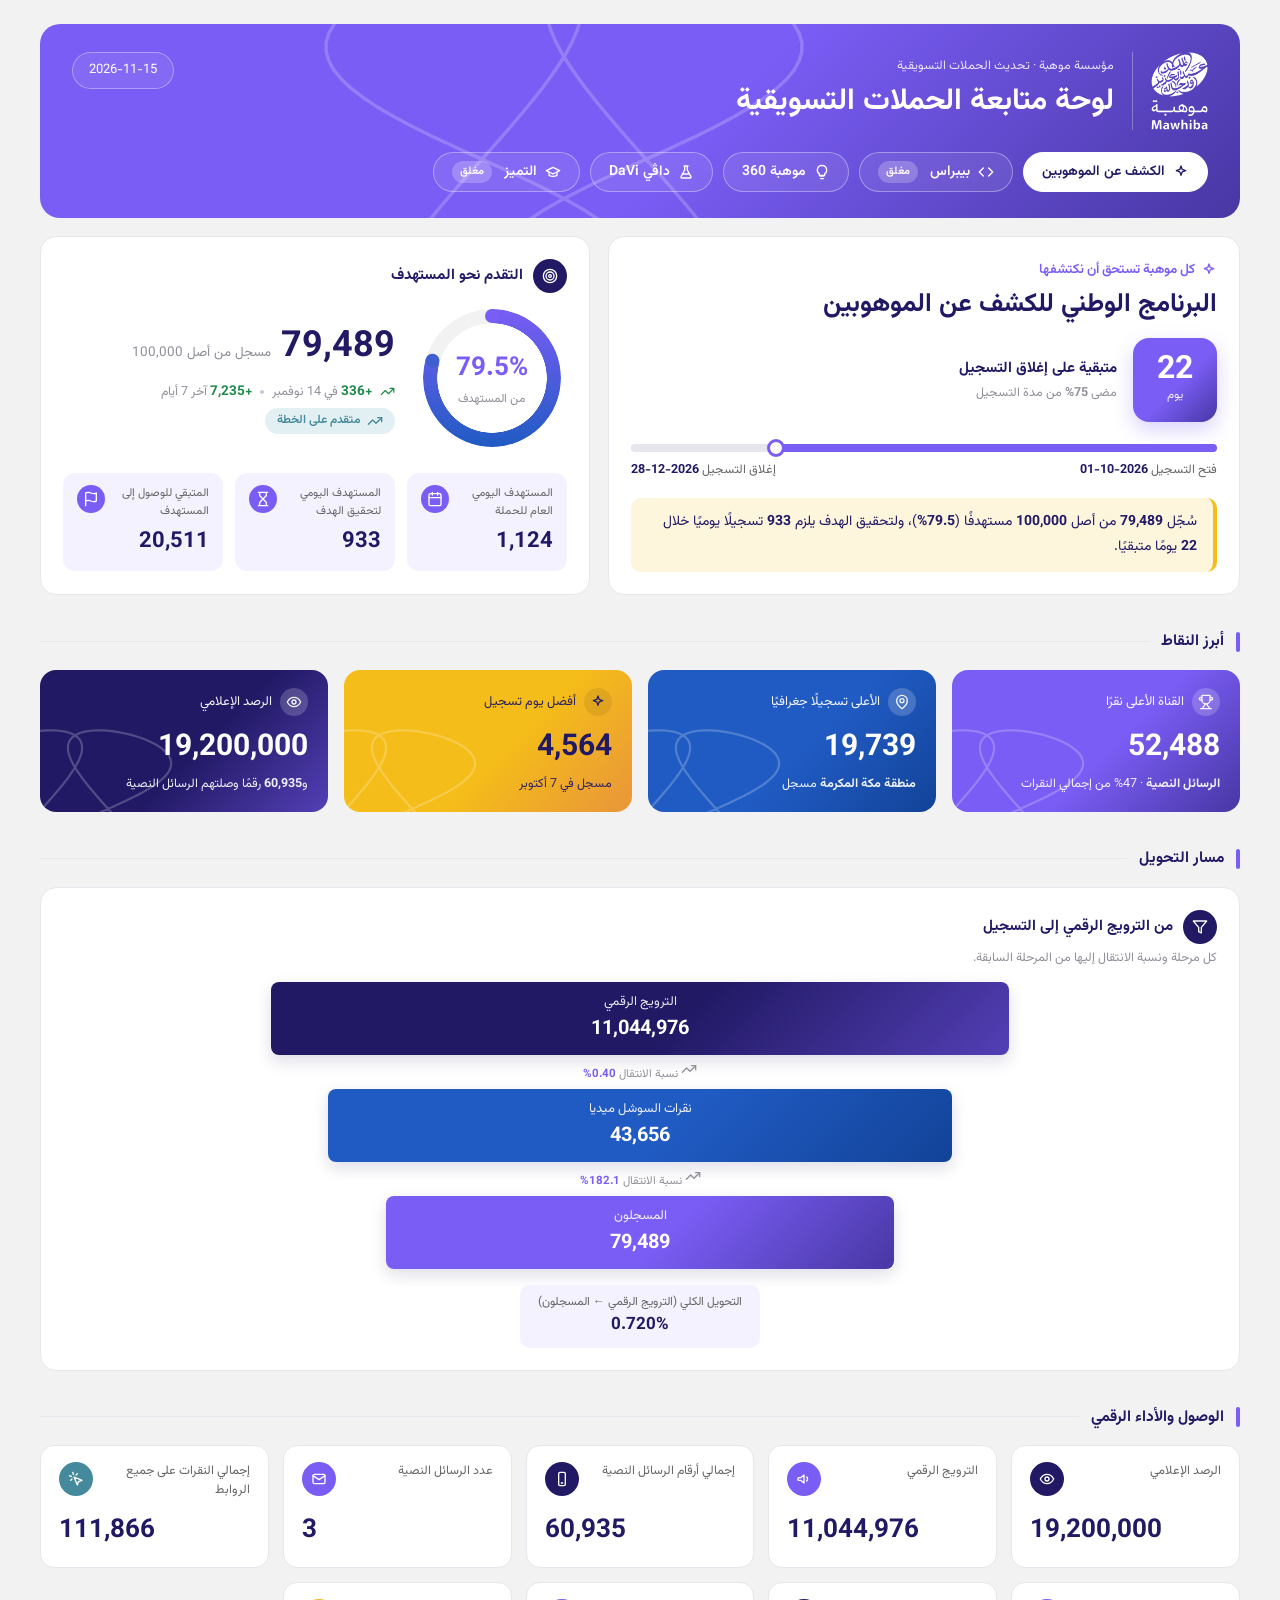
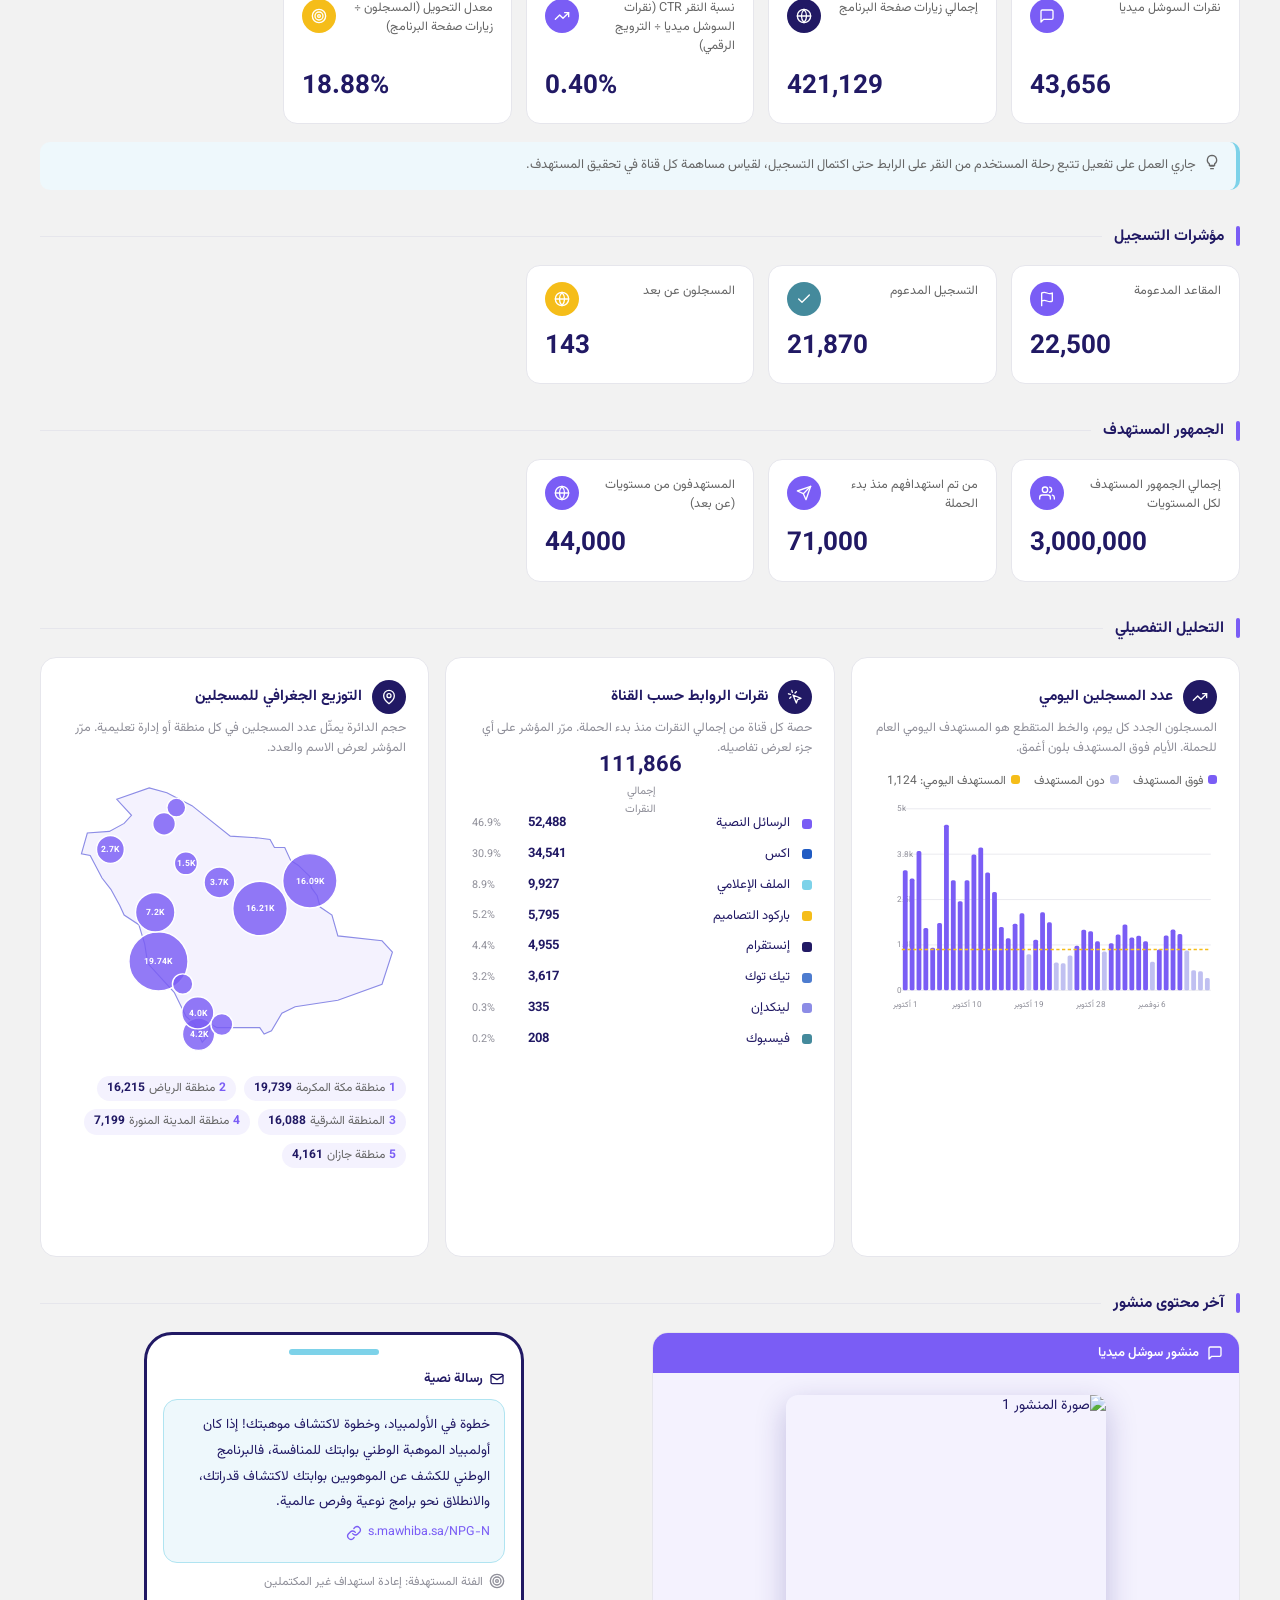
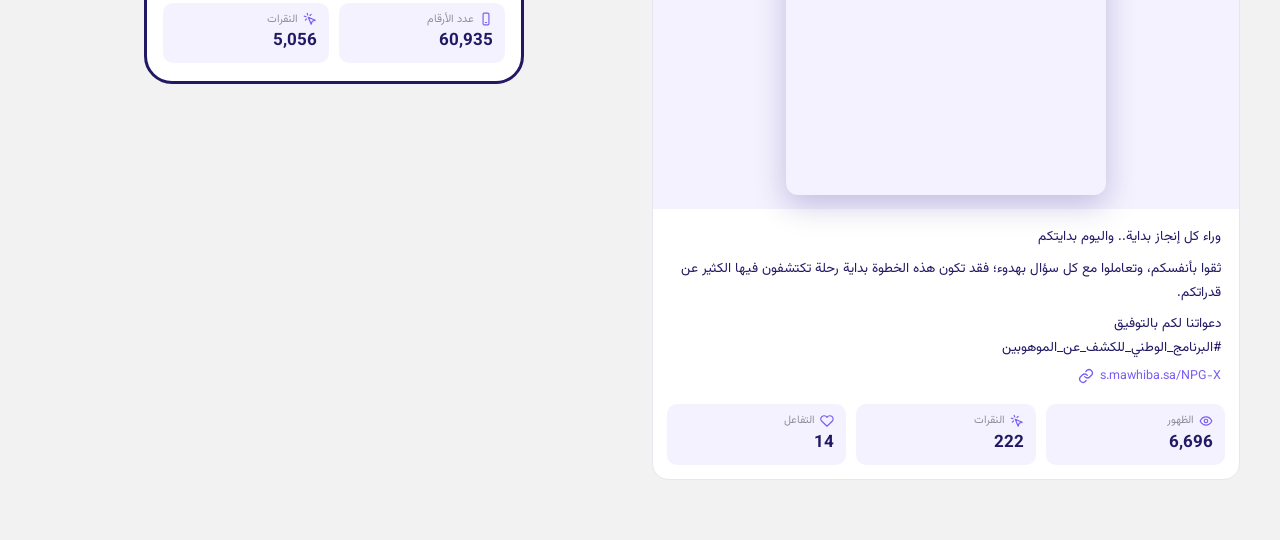
==== index.html @ 352fa8f2 "Mawhiba 360 SMS table: include sub-program rows" ====
<!DOCTYPE html>
<html lang="ar" dir="rtl"><head><meta charset="utf-8"><meta name="viewport" content="width=device-width,initial-scale=1">
<title>لوحة متابعة حملات موهبة</title>
<link rel="stylesheet" href="fonts.css">
<style>html,body{margin:0;background:#f6f5fb}</style>
</head><body><div id="dash-root">
<script>
window.dash=(function(){
 var loaders={},raw={},cache={},draws=[],subs=[],params={},ready=false;
 function data(id){if(!ready)return{status:'loading',data:[]};if(!(id in cache)){var l=loaders[id];var r=l?l.fn({answer:raw[id]}):raw[id];cache[id]=r&&r.rows?Object.assign(r.rows.slice(),{columns:r.columns}):r}
  var d=cache[id];return{status:'ok',data:d,columns:d&&d.columns,refreshing:false,truncated:false}}
 function run(){subs.forEach(function(f){try{f()}catch(e){console.error(e)}});draws.forEach(function(d){var el=document.getElementById(d[0])||document.querySelector('[data-draw="'+d[0]+'"]');if(el)try{d[1](el)}catch(e){console.error(e)}})}
 (function(){
var PUB='https://docs.google.com/spreadsheets/d/e/2PACX-1vS1yQpUTfc-uJYGRb0qbtjw391cn4IzL-Zjpgo5f2g526wCVmRK8g-DWdmcvP1FtF1SDqX3svnXeCf9/pub';
var TABS={indicators:0,funnel:6,daily:1,clicks:2,geo:3,audience:4,goals:8,content:5};
function csv(t){var rows=[],row=[],f='',q=false,i,c;for(i=0;i<t.length;i++){c=t[i];if(q){if(c=='"'){if(t[i+1]=='"'){f+='"';i++}else q=false}else f+=c}else if(c=='"')q=true;else if(c==','){row.push(f);f=''}else if(c=='\n'||c=='\r'){if(c=='\r'&&t[i+1]=='\n')i++;row.push(f);rows.push(row);row=[];f=''}else f+=c}if(f!==''||row.length){row.push(f);rows.push(row)}
rows=rows.map(function(r){while(r.length&&r[r.length-1]==='')r.pop();return r});while(rows.length&&!rows[rows.length-1].length)rows.pop();return rows}
function fallback(){fetch('data.json?v='+Date.now()).then(function(r){return r.json()}).then(function(j){raw=j;ready=true;run()})}
var keys=Object.keys(TABS);
Promise.all(keys.map(function(k){return fetch(PUB+'?gid='+TABS[k]+'&single=true&output=csv&t='+Date.now()).then(function(r){if(!r.ok)throw r.status;return r.text()}).then(function(t){if(/^\s*</.test(t))throw 'html';return csv(t)})}))
.then(function(all){var j={};keys.forEach(function(k,i){j[k]={values:all[i]}});if(!all[0].length)throw 'empty';raw=j;ready=true;run()})
.catch(function(e){console.warn('sheet load failed, using data.json',e);fallback()});
})();
 var rt;window.addEventListener('resize',function(){clearTimeout(rt);rt=setTimeout(run,150)});
 window.addEventListener('hashchange',function(){var h=location.hash.slice(1);if(h&&h!==params.program){params.program=h;run()}});
 return{loader:function(id,o){loaders[id]=o},data:data,draw:function(n,f){draws.push([n,f]);if(ready)run()},onData:function(f){subs.push(f);f()},
  params:function(){return Object.assign({},params)},setParams:function(p){Object.assign(params,p);if(ready)run()},resetParams:function(){params={};run()},
  setLink:function(n){history.replaceState(null,'','#'+n)},refresh:function(){},colors:[]};
})();
</script>
<style>
#dash-root{--dash-gutter:0}
.mwx{color-scheme:light;min-height:100%;direction:rtl}
.mwx main{position:relative;min-height:200px}
[data-dash-source-state=empty]{color:transparent}
.mwx .post .art.vid .car{max-width:270px}
.mwx .post .trk video{flex:0 0 100%;width:100%;aspect-ratio:9/16;object-fit:cover;display:block;background:#111;border-radius:12px}
.mwx .dlt{display:flex;align-items:center;gap:8px;flex-wrap:wrap;font-size:12.5px;color:var(--muted);margin-top:4px}
.mwx .dlt svg.i{width:15px;height:15px;color:#1f8a4c}
.mwx .dlt b{color:#1f8a4c;font-weight:700;font-size:13.5px}
.mwx .dlt i{width:4px;height:4px;border-radius:50%;background:#c9c6d9}
.mwx .mets small,.mwx .smets small{display:flex!important;align-items:center;gap:5px}
.mwx .mets small svg.i,.mwx .smets small svg.i{width:14px;height:14px;flex:none;color:var(--violet)}
.mwx .post .art.imgs{display:block;position:relative;padding:22px 26px 14px}
.mwx .post .car{overflow:hidden;max-width:320px;margin:0 auto;border-radius:12px;box-shadow:0 10px 30px rgba(42,31,134,.25);touch-action:pan-y;user-select:none}
.mwx .post .trk{display:flex;transition:transform .35s ease}
.mwx .post .trk img{flex:0 0 100%;width:100%;aspect-ratio:4/5;object-fit:cover;display:block;pointer-events:none}
.mwx .post .cb{position:absolute;top:calc(50% - 30px);width:38px;height:38px;border-radius:50%;border:0;background:#fff;color:var(--violet);padding:0;box-shadow:0 4px 14px rgba(33,25,100,.18);cursor:pointer;display:grid;place-items:center}
.mwx .post .cb.pv{inset-inline-start:calc(50% - 200px)}
.mwx .post .cb.nx{inset-inline-end:calc(50% - 200px)}
.mwx .post .cdots{display:flex;justify-content:center;gap:6px;margin-top:12px}
.mwx .post .cdots i{width:7px;height:7px;border-radius:50%;background:#d6d1f5;cursor:pointer;transition:width .2s}
.mwx .post .cdots i.on{width:18px;border-radius:4px;background:var(--violet)}
@media (max-width:520px){.mwx .post .cb.pv{inset-inline-start:6px}.mwx .post .cb.nx{inset-inline-end:6px}}
@media (min-width:981px){.mwx .grid3{align-items:stretch}
.mwx .grid3>.card{height:600px;display:flex;flex-direction:column;overflow:hidden}
.mwx .grid3>.card>.chart,.mwx .grid3>.card>#ch2,.mwx .grid3>.card>#ch4{flex:1;min-height:0}
.mwx .grid3 #ch2{display:flex;flex-direction:column}
.mwx .grid3 #ch2 .dlist{flex:1;min-height:0;overflow-y:auto;padding-inline-end:4px}
.mwx .grid3 #ch4{overflow:hidden}}
.mwx .cbox.closed{background:linear-gradient(160deg,#448A9C,#2f6f80)}
.mwx .cbox.closed svg{width:30px;height:30px;stroke:#fff}
.mwx .tab.closed::after{content:"مغلق";font-size:11px;font-weight:600;padding:2px 8px;border-radius:999px;background:rgba(255,255,255,.22);margin-inline-start:4px}
.mwx .tab.closed[aria-selected=true]::after{background:#E8F3F5;color:#2f6f80}
.mwx .pring .trk{position:absolute;inset:6px;border-radius:50%;background:#F2F2F2;-webkit-mask:radial-gradient(farthest-side,transparent calc(100% - 14.5px),#000 calc(100% - 14px));mask:radial-gradient(farthest-side,transparent calc(100% - 14.5px),#000 calc(100% - 14px))}
.mwx .pring .rg{position:absolute;inset:6px;border-radius:50%;background:linear-gradient(180deg,#7A5DF5,#205BC3);-webkit-mask:radial-gradient(farthest-side,transparent calc(100% - 14.5px),#000 calc(100% - 14px)),conic-gradient(#000 calc(var(--p) * 1deg),transparent 0);-webkit-mask-composite:source-in;mask:radial-gradient(farthest-side,transparent calc(100% - 14.5px),#000 calc(100% - 14px)) intersect,conic-gradient(#000 calc(var(--p) * 1deg),transparent 0)}
.mwx .pring .cap{position:absolute;inset:6px;pointer-events:none}
.mwx .pring .cap::after{content:"";position:absolute;top:0;left:50%;width:14px;height:14px;margin-left:-7px;border-radius:50%;background:#7A5DF5}
.mwx .pring .cap.c1::after{background:#3f5fd0}
#dash-root .mwx:not(#_a):not(#_b),#dash-root .mwx :is(*,[data-dash-bulk],[data-dash-stop],[data-dash-rule],[data-dash-lined]):not(#_a):not(#_b){outline:none!important;text-decoration:none!important;-webkit-tap-highlight-color:transparent}
.mwx{
  /* Mawhiba brand palette — screens */
  --violet:#7A5DF5;--heritage:#205BC3;--cyan:#7DD2E9;--amber:#F5BD19;
  --vblue:#4D7CCF;--dblue:#083077;--sviolet:#8C8CE6;--dpurple:#211964;--ssky:#B0E4F1;--teal:#448A9C;--coral:#DF7753;--sand:#F8E7B7;
  --gray:#666666;--lgray:#F2F2F2;
  --bg:#F2F2F2;--card:#fff;--ink:#211964;--ink2:#666666;--muted:#8F8F99;--line:#E6E6EC;--soft:#F4F2FE;
  --p1:var(--violet);--p2:var(--violet);--navy:var(--dpurple);--blue:var(--heritage);--sky:var(--cyan);--gold:var(--amber);
  --warn-bg:#FDF5DC;--warn-line:var(--amber);--info-bg:#EEF8FC;--info-line:var(--cyan);--good:#1B7F5C;
  /* brand gradients: primary ~85%, secondary ≤15%, max 3 stops */
  --g-violet:linear-gradient(135deg,#7A5DF5 0%,#7A5DF5 55%,#211964 135%);
  --g-blue:linear-gradient(135deg,#205BC3 0%,#205BC3 55%,#083077 135%);
  --g-amber:linear-gradient(135deg,#F5BD19 0%,#F5BD19 55%,#DF7753 135%);
  --g-deep:linear-gradient(135deg,#211964 0%,#211964 55%,#7A5DF5 135%);
  --g-sky:linear-gradient(135deg,#7DD2E9 0%,#7DD2E9 55%,#4D7CCF 135%);
  --r:16px;--font:'Vazirmatn','Segoe UI',Tahoma,Arial,sans-serif;
}
.mwx *{box-sizing:border-box}
.mwx{margin:0;background:var(--bg);color:var(--ink);font-family:var(--font);font-size:14px;line-height:1.6}
.mwx .wrap{max-width:1240px;margin:0 auto;padding:24px 20px 60px}
.mwx svg.i{width:16px;height:16px;fill:none;stroke:currentColor;stroke-width:2;stroke-linecap:round;stroke-linejoin:round;flex:none}
.mwx .num{font-variant-numeric:tabular-nums}
.mwx .hero{position:relative;overflow:hidden;border-radius:20px;padding:28px 32px 26px;color:#fff;
  background:var(--g-violet)}
.mwx .pattern{position:absolute;pointer-events:none;fill:none;stroke:rgba(255,255,255,.2);stroke-width:2.5}
.mwx .hero .pattern{width:520px;left:22%;top:-70px}
.mwx .hcard .pattern{width:210px;inset-inline-end:-70px;bottom:-80px;stroke:rgba(255,255,255,.22);stroke-width:4}
.mwx .hero-top{position:relative;display:flex;justify-content:space-between;align-items:flex-start;gap:20px;flex-wrap:wrap}
.mwx .brand{display:flex;align-items:center;gap:18px}
.mwx .logo{padding-inline-end:18px;border-inline-end:1px solid rgba(255,255,255,.3);display:flex;align-items:center}
.mwx .logo img{height:78px;width:auto;display:block}
.mwx .eyebrow{font-size:12.5px;opacity:.85}
.mwx .hero h1{margin:2px 0 0;font-size:clamp(22px,3vw,30px);font-weight:700}
.mwx .stamp{display:inline-flex;align-items:center;gap:8px;border:1px solid rgba(255,255,255,.35);background:rgba(255,255,255,.08);border-radius:99px;padding:7px 16px;font-size:13px}
.mwx .tabs{position:relative;display:flex;gap:10px;flex-wrap:wrap;margin-top:22px;justify-content:flex-start;padding-inline-start:0}
.mwx .tab{font:inherit;font-weight:600;font-size:14px;color:#fff;background:rgba(255,255,255,.08);border:1px solid rgba(255,255,255,.35);border-radius:99px;padding:8px 18px;cursor:pointer;display:inline-flex;align-items:center;gap:8px}
.mwx .tab[aria-selected=true]{background:#fff;color:var(--ink);border-color:#fff}
.mwx .tab:focus-visible{outline:2px solid #fff;outline-offset:2px}
.mwx .row2{display:grid;grid-template-columns:1.15fr 1fr;gap:18px;margin-top:18px}
.mwx .card{background:var(--card);border:1px solid var(--line);border-radius:var(--r);padding:22px}
.mwx .ctitle{display:flex;align-items:center;gap:10px;font-weight:700;font-size:15px;margin:0 0 4px}
.mwx .ic{width:34px;height:34px;border-radius:50%;display:grid;place-items:center;color:#fff;background:var(--navy);flex:none}
.mwx .ic svg.i{width:16px;height:16px}
.mwx .sub{font-size:12.5px;color:var(--muted);margin:0 0 14px}
.mwx .sec{margin-top:34px}
.mwx .sec-h{display:flex;align-items:center;gap:12px;font-weight:700;font-size:15.5px;margin:0 0 16px}
.mwx .sec-h::before{content:"";width:4px;height:20px;border-radius:4px;background:var(--p2)}
.mwx .sec-h::after{content:"";flex:1;height:1px;background:var(--line)}
.mwx .tagline{display:flex;align-items:center;gap:6px;color:var(--p2);font-weight:600;font-size:13.5px}
.mwx .pname{margin:6px 0 16px;font-size:clamp(20px,2.4vw,26px);font-weight:700;line-height:1.35}
.mwx .count{display:flex;align-items:center;gap:16px}
.mwx .cbox{width:84px;height:84px;border-radius:16px;background:var(--g-violet);color:#fff;display:flex;flex-direction:column;align-items:center;justify-content:center;box-shadow:0 8px 20px rgba(122,93,245,.28)}
.mwx .cbox b{font-size:32px;line-height:1}
.mwx .cbox span{font-size:12px;opacity:.9}
.mwx .count h4{margin:0;font-size:15px}
.mwx .count p{margin:2px 0 0;font-size:12.5px;color:var(--muted)}
.mwx .track{position:relative;height:8px;border-radius:99px;background:var(--line);margin:22px 0 8px}
.mwx .track i{position:absolute;inset-block:0;inset-inline-start:0;border-radius:99px;background:var(--violet)}
.mwx .track em{position:absolute;top:50%;width:18px;height:18px;border-radius:50%;background:#fff;border:3px solid var(--p1);transform:translate(50%,-50%)}
.mwx .dates{display:flex;justify-content:space-between;font-size:12.5px;color:var(--ink2)}
.mwx .dates b{color:var(--ink)}
.mwx .callout{margin-top:18px;background:var(--warn-bg);border-inline-start:4px solid var(--warn-line);border-radius:10px;padding:12px 16px;font-size:14px;line-height:1.8}
.mwx .callout.info{background:var(--info-bg);border-color:var(--info-line);font-size:13px;color:var(--ink2);display:flex;gap:8px;align-items:flex-start}
.mwx .prow{display:grid;grid-template-columns:auto 1fr;gap:22px;align-items:center;margin-top:10px}
.mwx .pring{position:relative;width:150px;height:150px}
.mwx .pring svg{width:150px;height:150px;transform:rotate(-90deg)}
.mwx .pring div{position:absolute;inset:0;display:flex;flex-direction:column;align-items:center;justify-content:center}
.mwx .pring b{font-size:26px;color:var(--p2)}
.mwx .pring span{font-size:12px;color:var(--muted)}
.mwx .big{display:flex;align-items:baseline;gap:10px;flex-wrap:wrap}
.mwx .big b{font-size:36px;font-weight:700}
.mwx .big span{color:var(--muted);font-size:13.5px}
.mwx .badge{display:inline-flex;align-items:center;gap:6px;font-size:12px;font-weight:600;border-radius:99px;padding:3px 12px;margin-top:6px;background:#E3F0F3;color:var(--teal)}
.mwx .badge.behind{background:#FBE9E3;color:#B2502E}
.mwx .minibar{margin-top:12px}
.mwx .minibar .r{display:flex;justify-content:space-between;font-size:12.5px;color:var(--ink2)}
.mwx .minibar .r small{color:var(--muted)}
.mwx .minibar .t{height:5px;border-radius:99px;background:var(--line);margin-top:4px;overflow:hidden}
.mwx .minibar .t i{display:block;height:100%;background:var(--p2);border-radius:99px}
.mwx .tiles{display:grid;grid-template-columns:repeat(3,1fr);gap:12px;margin-top:20px}
.mwx .tile{background:var(--soft);border-radius:12px;padding:12px 14px;display:flex;justify-content:space-between;gap:8px;align-items:flex-start}
.mwx .tile .l{font-size:11.5px;color:var(--ink2);line-height:1.5}
.mwx .tile b{display:block;font-size:22px;margin-top:4px}
.mwx .tile .ic{width:28px;height:28px;background:var(--p1)}
.mwx .hl{display:grid;grid-template-columns:repeat(auto-fit,minmax(220px,1fr));gap:16px}
.mwx .hcard{position:relative;overflow:hidden;border-radius:var(--r);padding:18px 20px;color:#fff;min-height:132px}
.mwx .hcard .h{position:relative;z-index:1;display:flex;align-items:center;gap:8px;font-size:13px;opacity:.95}
.mwx .hcard .h span{width:28px;height:28px;border-radius:50%;background:rgba(255,255,255,.2);display:grid;place-items:center}
.mwx .hcard b{position:relative;z-index:1;display:block;font-size:30px;font-weight:700;margin:8px 0 2px}
.mwx .hcard p{margin:0;font-size:12.5px;opacity:.92;position:relative;z-index:1}
.mwx .hcard p b{display:inline;font-size:inherit;margin:0;font-weight:700}
.mwx .h-purple{background:var(--g-violet)}
.mwx .h-blue{background:var(--g-blue)}
.mwx .h-gold{background:var(--g-amber);color:#211964}
.mwx .h-gold .h span{background:rgba(0,0,0,.08)}
.mwx .h-navy{background:var(--g-deep)}
.mwx .funnel{display:flex;flex-direction:column;align-items:center;gap:0;margin-top:8px}
.mwx .fstep{color:#fff;text-align:center;border-radius:8px;padding:10px 12px;box-shadow:0 6px 16px rgba(30,26,92,.15)}
.mwx .fstep span{display:block;font-size:13px;opacity:.9}
.mwx .fstep b{font-size:20px}
.mwx .fstep.empty{background:#fff!important;color:var(--muted);border:1px solid var(--line);box-shadow:none}
.mwx .frate{font-size:11.5px;color:var(--muted);padding:6px 0}
.mwx .frate b{color:var(--p2)}
.mwx .ftotal{margin-top:16px;background:var(--soft);border-radius:10px;padding:8px 18px;text-align:center;font-size:12px;color:var(--ink2)}
.mwx .ftotal b{display:block;font-size:17px;color:var(--ink)}
.mwx .stats{display:grid;grid-template-columns:repeat(auto-fill,minmax(205px,1fr));gap:14px}
.mwx .stat{background:var(--card);border:1px solid var(--line);border-radius:14px;padding:16px 18px;display:flex;flex-direction:column;justify-content:space-between;min-height:118px}
.mwx .stat .top{display:flex;justify-content:space-between;align-items:flex-start;gap:10px}
.mwx .stat .l{font-size:12.5px;color:var(--ink2);line-height:1.5}
.mwx .stat b{font-size:26px;font-weight:700;text-align:left;direction:ltr;margin-top:10px}
.mwx .stat b.pend{color:var(--muted)}
.mwx .c-navy{background:var(--navy)}
.mwx .c-purple{background:var(--p1)}
.mwx .c-teal{background:var(--teal)}
.mwx .c-gold{background:var(--gold)}
.mwx .c-blue{background:var(--blue)}
.mwx .grid3{display:grid;grid-template-columns:repeat(3,1fr);gap:16px;align-items:start}
.mwx .chart svg{display:block;width:100%;height:auto}
.mwx .ax{fill:var(--muted);font-size:10px;font-family:var(--font)}
.mwx .gl{stroke:var(--line)}
.mwx .legend{display:flex;flex-wrap:wrap;gap:4px 14px;font-size:12px;color:var(--ink2);margin-bottom:8px}
.mwx .legend i{display:inline-block;width:9px;height:9px;border-radius:3px;margin-inline-end:5px}
.mwx .dlist{margin-top:14px}
.mwx .dlist div{display:grid;grid-template-columns:14px 1fr auto 48px;gap:8px;align-items:center;padding:5px 0;font-size:13px}
.mwx .dlist i{width:10px;height:10px;border-radius:3px}
.mwx .dlist b{font-variant-numeric:tabular-nums}
.mwx .dlist small{color:var(--muted);text-align:left}
.mwx .chips{display:flex;flex-wrap:wrap;gap:8px;margin-top:10px}
.mwx .chip{background:var(--soft);border-radius:99px;padding:3px 10px;font-size:12px;color:var(--ink2)}
.mwx .chip em{font-style:normal;color:var(--p2);font-weight:700;margin-inline-end:4px}
.mwx .chip b{color:var(--ink);margin-inline-start:4px}
.mwx #tip{position:absolute;z-index:30;pointer-events:none;background:var(--navy);color:#fff;font-size:12px;border-radius:8px;padding:6px 10px;box-shadow:0 4px 14px rgba(0,0,0,.2)}
.mwx table{width:100%;border-collapse:collapse;font-size:13px}
.mwx th{font-weight:500;color:var(--muted);text-align:right;padding:8px 6px;border-bottom:1px solid var(--line);font-size:12px}
.mwx td{padding:10px 6px;border-bottom:1px solid var(--line);vertical-align:middle}
.mwx tr:last-child td{border-bottom:0}
.mwx .pill{display:inline-block;font-size:11px;border-radius:99px;padding:2px 9px;background:#EEEAFE;color:var(--violet)}
.mwx .pill.sec2{background:#E3F0F3;color:var(--teal)}
.mwx .kgoal{display:grid;grid-template-columns:repeat(3,1fr);gap:12px;margin:12px 0 22px}
.mwx .kgoal div{background:var(--soft);border-radius:12px;padding:14px 16px}
.mwx .kgoal h5{margin:0;font-size:14px}
.mwx .kgoal b{font-size:24px;color:var(--p2)}
.mwx .kgoal small{display:block;color:var(--muted);font-size:11.5px}
.mwx .content2{display:grid;grid-template-columns:1fr 1fr;gap:24px;align-items:start}
.mwx .post{background:var(--card);border:1px solid var(--line);border-radius:var(--r);overflow:hidden}
.mwx .post .hd{background:var(--violet);color:#fff;padding:10px 16px;font-size:13px;font-weight:600;display:flex;align-items:center;gap:8px}
.mwx .post .art{background:var(--soft);padding:26px;display:flex;align-items:center;justify-content:center;min-height:180px}
.mwx .post .art:not(.imgs)>div{position:relative;overflow:hidden;max-width:260px;width:100%;aspect-ratio:4/5;border-radius:10px;background:var(--g-violet);color:#fff;display:flex;flex-direction:column;justify-content:flex-end;padding:22px;box-shadow:0 10px 30px rgba(42,31,134,.25)}
.mwx .post .art .pattern{width:300px;left:-60px;top:-40px;stroke:rgba(255,255,255,.22);stroke-width:4}
.mwx .post .art b{position:relative;font-size:22px;line-height:1.35}
.mwx .post .art span{font-size:12px;color:var(--gold);margin-top:6px}
.mwx .post .tx{padding:16px 18px 6px;white-space:normal;font-size:13.5px;line-height:1.75}
.mwx .post .tx p{margin:0 0 8px}
.mwx .post .tx p:last-child{margin-bottom:0}
.mwx .link{display:inline-flex;align-items:center;gap:6px;color:var(--p2);font-size:12.5px;direction:ltr;text-decoration:none}
.mwx .mets{display:grid;grid-template-columns:repeat(3,1fr);gap:10px;padding:0 14px 14px}
.mwx .mets div,.mwx .smets div{background:var(--soft);border-radius:10px;padding:8px 12px}
.mwx .mets small,.mwx .smets small{display:block;color:var(--muted);font-size:11px}
.mwx .mets b,.mwx .smets b{font-size:17px}
.mwx .phone{max-width:380px;margin:0 auto;border:3px solid var(--navy);border-radius:28px;padding:14px 16px 18px;background:#fff}
.mwx .phone .notch{width:90px;height:6px;border-radius:9px;background:var(--cyan);margin:0 auto 14px}
.mwx .phone h5{display:flex;align-items:center;gap:6px;margin:0 0 10px;font-size:13px}
.mwx .bubble{background:var(--info-bg);border:1px solid var(--ssky);border-radius:14px;padding:12px 14px;font-size:13.5px;line-height:1.9}
.mwx .aud{font-size:12px;color:var(--muted);margin:10px 0;display:flex;gap:6px}
.mwx .smets{display:grid;grid-template-columns:1fr 1fr;gap:10px}
.mwx .empty{color:var(--muted);font-size:13px;text-align:center;padding:20px}
.mwx footer{margin-top:40px;font-size:12px;color:var(--muted);text-align:center}
@media (max-width:980px){.mwx .row2,.mwx .grid3,.mwx .content2{grid-template-columns:1fr}
.mwx .tiles{grid-template-columns:1fr 1fr 1fr}
}
@media (max-width:600px){.mwx .wrap{padding:14px 12px 40px}
.mwx .hero{padding:22px 18px}
.mwx .prow{grid-template-columns:1fr;justify-items:center}
.mwx .tiles,.mwx .kgoal{grid-template-columns:1fr}
.mwx .stats{grid-template-columns:1fr 1fr}
.mwx .stat b{font-size:20px}
}

</style>

<div class="mwx" dir="rtl" lang="ar"><div class="wrap">
  <header class="hero"><svg class="pattern" viewBox="0 0 380 300" aria-hidden="true"><path d="M159.1 286.9 L172.0 283.9 L184.4 280.2 L196.3 275.9 L207.2 271.2 L217.1 266.0 L225.6 260.4 L232.7 254.5 L238.2 248.4 L241.9 242.0 L243.8 235.5 L243.8 228.8 L241.9 222.0 L238.1 215.1 L232.4 208.3 L225.0 201.4 L216.0 194.5 L205.5 187.6 L193.6 180.7 L180.7 173.9 L166.8 167.0 L152.4 160.2 L137.5 153.4 L122.5 146.6 L107.6 139.8 L93.2 133.0 L79.3 126.1 L66.4 119.3 L54.5 112.4 L44.0 105.5 L35.0 98.6 L27.6 91.7 L21.9 84.9 L18.1 78.0 L16.2 71.2 L16.2 64.5 L18.1 58.0 L21.8 51.6 L27.3 45.5 L34.4 39.6 L42.9 34.0 L52.8 28.8 L63.7 24.1 L75.6 19.8 L88.0 16.1 L100.9 13.1 L113.9 10.6 L126.8 8.9 L139.3 8.0 L151.3 7.9 L162.4 8.6 L172.5 10.2 L181.3 12.7 L188.8 16.1 L194.8 20.4 L199.2 25.6 L201.9 31.8 L202.9 38.7 L202.2 46.5 L199.9 55.1 L195.9 64.4 L190.5 74.4 L183.6 85.0 L175.6 96.1 L166.6 107.6 L156.7 119.5 L146.3 131.6 L135.5 143.8 L124.5 156.2 L113.7 168.4 L103.3 180.5 L93.4 192.4 L84.4 203.9 L76.4 215.0 L69.5 225.6 L64.1 235.6 L60.1 244.9 L57.8 253.5 L57.1 261.3 L58.1 268.2 L60.8 274.4 L65.2 279.6 L71.2 283.9 L78.7 287.3 L87.5 289.8 L97.6 291.4 L108.7 292.1 L120.7 292.0 L133.2 291.1 L146.1 289.4 L159.1 286.9Z M220.9 286.9 L233.9 289.4 L246.8 291.1 L259.3 292.0 L271.3 292.1 L282.4 291.4 L292.5 289.8 L301.3 287.3 L308.8 283.9 L314.8 279.6 L319.2 274.4 L321.9 268.2 L322.9 261.3 L322.2 253.5 L319.9 244.9 L315.9 235.6 L310.5 225.6 L303.6 215.0 L295.6 203.9 L286.6 192.4 L276.7 180.5 L266.3 168.4 L255.5 156.2 L244.5 143.8 L233.7 131.6 L223.3 119.5 L213.4 107.6 L204.4 96.1 L196.4 85.0 L189.5 74.4 L184.1 64.4 L180.1 55.1 L177.8 46.5 L177.1 38.7 L178.1 31.8 L180.8 25.6 L185.2 20.4 L191.2 16.1 L198.7 12.7 L207.5 10.2 L217.6 8.6 L228.7 7.9 L240.7 8.0 L253.2 8.9 L266.1 10.6 L279.1 13.1 L292.0 16.1 L304.4 19.8 L316.3 24.1 L327.2 28.8 L337.1 34.0 L345.6 39.6 L352.7 45.5 L358.2 51.6 L361.9 58.0 L363.8 64.5 L363.8 71.2 L361.9 78.0 L358.1 84.9 L352.4 91.7 L345.0 98.6 L336.0 105.5 L325.5 112.4 L313.6 119.3 L300.7 126.1 L286.8 133.0 L272.4 139.8 L257.5 146.6 L242.5 153.4 L227.6 160.2 L213.2 167.0 L199.3 173.9 L186.4 180.7 L174.5 187.6 L164.0 194.5 L155.0 201.4 L147.6 208.3 L141.9 215.1 L138.1 222.0 L136.2 228.8 L136.2 235.5 L138.1 242.0 L141.8 248.4 L147.3 254.5 L154.4 260.4 L162.9 266.0 L172.8 271.2 L183.7 275.9 L195.6 280.2 L208.0 283.9 L220.9 286.9Z"/></svg>
    <div class="hero-top">
      <div class="brand">
        <div class="logo"><img src="[data-uri]" alt="موهبة Mawhiba"></div>
        <div><div class="eyebrow">مؤسسة موهبة · تحديث الحملات التسويقية</div><h1>لوحة متابعة الحملات التسويقية</h1></div>
      </div>
      <div class="stamp" id="stamp"><svg class="i" viewBox="0 0 24 24" aria-hidden="true"><rect x="3" y="4" width="18" height="18" rx="2"/><path d="M16 2v4M8 2v4M3 10h18"/></svg>آخر تحديث للبيانات: <b class="num" data-draw="stamp" data-source="indicators" data-field="report_date" data-where="program=التميز" data-fetchpriority="high">—</b></div>
    </div>
    <div class="tabs" role="tablist" id="tabs"><button class="tab" role="tab" data-id="npg" aria-selected="false"><svg class="i" viewBox="0 0 24 24" aria-hidden="true"><path d="M12 3l1.8 5.2L19 10l-5.2 1.8L12 17l-1.8-5.2L5 10l5.2-1.8z"/></svg>الكشف عن الموهوبين</button><button class="tab" role="tab" data-id="bebras" aria-selected="false"><svg class="i" viewBox="0 0 24 24" aria-hidden="true"><path d="m16 18 6-6-6-6"/><path d="m8 6-6 6 6 6"/></svg>بيبراس</button><button class="tab" role="tab" data-id="m360" aria-selected="false"><svg class="i" viewBox="0 0 24 24" aria-hidden="true"><path d="M9 18h6"/><path d="M10 22h4"/><path d="M12 2a7 7 0 0 0-4 12.7V17h8v-2.3A7 7 0 0 0 12 2z"/></svg>موهبة 360</button><button class="tab" role="tab" data-id="davi" aria-selected="false"><svg class="i" viewBox="0 0 24 24" aria-hidden="true"><path d="M9 3h6M10 3v6L4.5 19a1.5 1.5 0 0 0 1.3 2h12.4a1.5 1.5 0 0 0 1.3-2L14 9V3"/><path d="M7 15h10"/></svg>داڤي DaVi</button><button class="tab" role="tab" data-id="tamayuz" aria-selected="false"><svg class="i" viewBox="0 0 24 24" aria-hidden="true"><path d="M22 10 12 5 2 10l10 5 10-5z"/><path d="M6 12v5c3 2 9 2 12 0v-5"/></svg>التميز</button></div>
  </header>
  <main id="view" data-draw="view" data-source="indicators funnel daily clicks geo audience goals content">—</main>
  
</div></div>



<script>

// ---------- تحويل إجابات Google Sheets إلى جداول ----------
dash.loader('indicators', {
  description: 'يقلب تبويب المؤشرات: صف لكل برنامج، وعمود لكل رمز مؤشر، والأرقام نصًا تصبح أرقامًا (النسب المئوية كسورًا).',
  fn: ({ answer }) => {
    const a = typeof answer === 'string' ? JSON.parse(answer) : answer;
    const v = (a && a.values) || [];
    if (!v.length) throw new Error('Google Sheets returned no values for ' + ((a && a.range) || 'the range'));
    const TEXT = ['report_date', 'program_name', 'tagline', 'open_date', 'close_date', 'reach_note', 'conversion_note'];
    const cell = (s, k) => {
      if (s == null) return null;
      const t = String(s).trim();
      if (t === '' || t === '-') return null;
      if (TEXT.includes(k)) return t;
      const c = t.replace(/,/g, '');
      if (/^-?\d+(\.\d+)?%$/.test(c)) return Number(c.slice(0, -1)) / 100;
      if (/^-?\d+(\.\d+)?$/.test(c)) return Number(c);
      return t;
    };
    const progs = v[0].map((h, j) => [h, j]).slice(2).filter((x) => x[0] && String(x[0]).trim() !== 'ملاحظات');
    const codes = v.slice(1).map((r) => r[0]).filter(Boolean);
    const rows = progs.map(([p, j]) => {
      const r = { program: p };
      for (const row of v.slice(1)) if (row[0]) r[row[0]] = cell(row[j], row[0]);
      return r;
    });
    return { columns: ['program', ...codes], rows };
  },
});


dash.loader('funnel', { description: 'صفوف تبويب مراحل التحويل بأسماء أعمدة قصيرة، والأرقام نصًا تصبح أرقامًا. row هو رقم الصف في الشيت.',
  fn: ({ answer }) => {
    const a = typeof answer === 'string' ? JSON.parse(answer) : answer;
    const v = (a && a.values) || [];
    if (!v.length) throw new Error('Google Sheets returned no values for ' + ((a && a.range) || 'the range'));
    const names = ['program', 'step', 'stage', 'value', 'note'];
    const rows = v.slice(1).map((r, i) => {
      const o = { row: i + 2 };
      names.forEach((n, j) => { const s = r[j] == null ? '' : String(r[j]).trim(); const c = s.replace(/,/g, '');
        o[n] = (s === '' || s === '-') ? null : (['step', 'value'].includes(n) && /^-?\d+(\.\d+)?$/.test(c)) ? Number(c) : s; });
      return o;
    }).filter((o) => o.program);
    return { columns: ['row', ...names], rows };
  } });
dash.loader('daily', { description: 'صفوف تبويب التسجيل اليومي بأسماء أعمدة قصيرة، والخانات الفارغة أو «-» تصبح فارغة. row هو رقم الصف في الشيت.',
  fn: ({ answer }) => {
    const a = typeof answer === 'string' ? JSON.parse(answer) : answer;
    const v = (a && a.values) || [];
    if (!v.length) throw new Error('Google Sheets returned no values for ' + ((a && a.range) || 'the range'));
    const names = ['program', 'date', 'new', 'cumulative', 'mawhiba_cum', 'external_cum', 'saved_cum'];
    const rows = v.slice(1).map((r, i) => {
      const o = { row: i + 2 };
      names.forEach((n, j) => { const s = r[j] == null ? '' : String(r[j]).trim(); const c = s.replace(/,/g, '');
        o[n] = (s === '' || s === '-') ? null : (n !== 'program' && n !== 'date' && /^-?\d+(\.\d+)?$/.test(c)) ? Number(c) : s; });
      return o;
    }).filter((o) => o.program && o.date);
    return { columns: ['row', ...names], rows };
  } });
dash.loader('clicks', { description: 'صفوف تبويب النقرات حسب القناة بأسماء أعمدة قصيرة، والنقرات تصبح أرقامًا. row هو رقم الصف في الشيت.',
  fn: ({ answer }) => {
    const a = typeof answer === 'string' ? JSON.parse(answer) : answer;
    const v = (a && a.values) || [];
    if (!v.length) throw new Error('Google Sheets returned no values for ' + ((a && a.range) || 'the range'));
    const names = ['program', 'channel', 'clicks', 'channel_type', 'links'];
    const rows = v.slice(1).map((r, i) => {
      const o = { row: i + 2 };
      names.forEach((n, j) => { const s = r[j] == null ? '' : String(r[j]).trim(); const c = s.replace(/,/g, '');
        o[n] = (s === '' || s === '-') ? null : (n === 'clicks' && /^-?\d+(\.\d+)?$/.test(c)) ? Number(c) : s; });
      return o;
    }).filter((o) => o.program && o.channel);
    return { columns: ['row', ...names], rows };
  } });
dash.loader('geo', { description: 'صفوف تبويب التوزيع الجغرافي بأسماء أعمدة قصيرة، والأرقام نصًا تصبح أرقامًا. row هو رقم الصف في الشيت.',
  fn: ({ answer }) => {
    const a = typeof answer === 'string' ? JSON.parse(answer) : answer;
    const v = (a && a.values) || [];
    if (!v.length) throw new Error('Google Sheets returned no values for ' + ((a && a.range) || 'the range'));
    const names = ['program', 'region', 'registered', 'lon', 'lat'];
    const rows = v.slice(1).map((r, i) => {
      const o = { row: i + 2 };
      names.forEach((n, j) => { const s = r[j] == null ? '' : String(r[j]).trim(); const c = s.replace(/,/g, '');
        o[n] = (s === '' || s === '-') ? null : (['registered', 'lon', 'lat'].includes(n) && /^-?\d+(\.\d+)?$/.test(c)) ? Number(c) : s; });
      return o;
    }).filter((o) => o.program && o.region);
    return { columns: ['row', ...names], rows };
  } });
dash.loader('audience', { description: 'صفوف تبويب الجمهور المستهدف بأسماء أعمدة قصيرة، والعدد يصبح رقمًا. row هو رقم الصف في الشيت.',
  fn: ({ answer }) => {
    const a = typeof answer === 'string' ? JSON.parse(answer) : answer;
    const v = (a && a.values) || [];
    if (!v.length) throw new Error('Google Sheets returned no values for ' + ((a && a.range) || 'the range'));
    const names = ['program', 'audience_type', 'category', 'segment', 'count', 'note'];
    const rows = v.slice(1).map((r, i) => {
      const o = { row: i + 2 };
      names.forEach((n, j) => { const s = r[j] == null ? '' : String(r[j]).trim(); const c = s.replace(/,/g, '');
        o[n] = (s === '' || s === '-') ? null : (n === 'count' && /^-?\d+(\.\d+)?$/.test(c)) ? Number(c) : s; });
      return o;
    }).filter((o) => o.program);
    return { columns: ['row', ...names], rows };
  } });
dash.loader('goals', { description: 'صفوف تبويب أهداف الحملات بأسماء أعمدة قصيرة. المستهدف والفعلي يبقيان نصًا كما في الشيت لأنهما يجمعان نسبًا وأعدادًا. row هو رقم الصف في الشيت.',
  fn: ({ answer }) => {
    const a = typeof answer === 'string' ? JSON.parse(answer) : answer;
    const v = (a && a.values) || [];
    if (!v.length) throw new Error('Google Sheets returned no values for ' + ((a && a.range) || 'the range'));
    const names = ['program', 'kind', 'item', 'period', 'target_group', 'target', 'actual', 'method'];
    const rows = v.slice(1).map((r, i) => {
      const o = { row: i + 2 };
      names.forEach((n, j) => { const s = r[j] == null ? '' : String(r[j]).trim(); o[n] = (s === '' || s === '-') ? null : s; });
      return o;
    }).filter((o) => o.program && o.item);
    return { columns: ['row', ...names], rows };
  } });
dash.loader('content', { description: 'صفوف تبويب المحتوى المنشور بأسماء أعمدة قصيرة، والأرقام نصًا تصبح أرقامًا. row هو رقم الصف في الشيت.',
  fn: ({ answer }) => {
    const a = typeof answer === 'string' ? JSON.parse(answer) : answer;
    const v = (a && a.values) || [];
    if (!v.length) throw new Error('Google Sheets returned no values for ' + ((a && a.range) || 'the range'));
    const names = ['program', 'type', 'text', 'link', 'target_group', 'numbers', 'impressions', 'clicks', 'engagement', 'media', 'subprogram'];
    const NUM = ['numbers', 'impressions', 'clicks', 'engagement'];
    const rows = v.slice(1).map((r, i) => {
      const o = { row: i + 2 };
      names.forEach((n, j) => { const s = r[j] == null ? '' : String(r[j]).trim(); const c = s.replace(/,/g, '');
        o[n] = (s === '' || s === '-') ? null : (NUM.includes(n) && /^-?\d+(\.\d+)?$/.test(c)) ? Number(c) : s; });
      return o;
    }).filter((o) => o.program && (o.text || o.type));
    return { columns: ['row', ...names], rows };
  } });

</script>
<script>
(function(){
var PATTERN='<svg class="pattern" viewBox="0 0 380 300" aria-hidden="true"><path d="M159.1 286.9 L172.0 283.9 L184.4 280.2 L196.3 275.9 L207.2 271.2 L217.1 266.0 L225.6 260.4 L232.7 254.5 L238.2 248.4 L241.9 242.0 L243.8 235.5 L243.8 228.8 L241.9 222.0 L238.1 215.1 L232.4 208.3 L225.0 201.4 L216.0 194.5 L205.5 187.6 L193.6 180.7 L180.7 173.9 L166.8 167.0 L152.4 160.2 L137.5 153.4 L122.5 146.6 L107.6 139.8 L93.2 133.0 L79.3 126.1 L66.4 119.3 L54.5 112.4 L44.0 105.5 L35.0 98.6 L27.6 91.7 L21.9 84.9 L18.1 78.0 L16.2 71.2 L16.2 64.5 L18.1 58.0 L21.8 51.6 L27.3 45.5 L34.4 39.6 L42.9 34.0 L52.8 28.8 L63.7 24.1 L75.6 19.8 L88.0 16.1 L100.9 13.1 L113.9 10.6 L126.8 8.9 L139.3 8.0 L151.3 7.9 L162.4 8.6 L172.5 10.2 L181.3 12.7 L188.8 16.1 L194.8 20.4 L199.2 25.6 L201.9 31.8 L202.9 38.7 L202.2 46.5 L199.9 55.1 L195.9 64.4 L190.5 74.4 L183.6 85.0 L175.6 96.1 L166.6 107.6 L156.7 119.5 L146.3 131.6 L135.5 143.8 L124.5 156.2 L113.7 168.4 L103.3 180.5 L93.4 192.4 L84.4 203.9 L76.4 215.0 L69.5 225.6 L64.1 235.6 L60.1 244.9 L57.8 253.5 L57.1 261.3 L58.1 268.2 L60.8 274.4 L65.2 279.6 L71.2 283.9 L78.7 287.3 L87.5 289.8 L97.6 291.4 L108.7 292.1 L120.7 292.0 L133.2 291.1 L146.1 289.4 L159.1 286.9Z M220.9 286.9 L233.9 289.4 L246.8 291.1 L259.3 292.0 L271.3 292.1 L282.4 291.4 L292.5 289.8 L301.3 287.3 L308.8 283.9 L314.8 279.6 L319.2 274.4 L321.9 268.2 L322.9 261.3 L322.2 253.5 L319.9 244.9 L315.9 235.6 L310.5 225.6 L303.6 215.0 L295.6 203.9 L286.6 192.4 L276.7 180.5 L266.3 168.4 L255.5 156.2 L244.5 143.8 L233.7 131.6 L223.3 119.5 L213.4 107.6 L204.4 96.1 L196.4 85.0 L189.5 74.4 L184.1 64.4 L180.1 55.1 L177.8 46.5 L177.1 38.7 L178.1 31.8 L180.8 25.6 L185.2 20.4 L191.2 16.1 L198.7 12.7 L207.5 10.2 L217.6 8.6 L228.7 7.9 L240.7 8.0 L253.2 8.9 L266.1 10.6 L279.1 13.1 L292.0 16.1 L304.4 19.8 L316.3 24.1 L327.2 28.8 L337.1 34.0 L345.6 39.6 L352.7 45.5 L358.2 51.6 L361.9 58.0 L363.8 64.5 L363.8 71.2 L361.9 78.0 L358.1 84.9 L352.4 91.7 L345.0 98.6 L336.0 105.5 L325.5 112.4 L313.6 119.3 L300.7 126.1 L286.8 133.0 L272.4 139.8 L257.5 146.6 L242.5 153.4 L227.6 160.2 L213.2 167.0 L199.3 173.9 L186.4 180.7 L174.5 187.6 L164.0 194.5 L155.0 201.4 L147.6 208.3 L141.9 215.1 L138.1 222.0 L136.2 228.8 L136.2 235.5 L138.1 242.0 L141.8 248.4 L147.3 254.5 L154.4 260.4 L162.9 266.0 L172.8 271.2 L183.7 275.9 L195.6 280.2 L208.0 283.9 L220.9 286.9Z"/></svg>';
var MONTHS=['يناير','فبراير','مارس','أبريل','مايو','يونيو','يوليو','أغسطس','سبتمبر','أكتوبر','نوفمبر','ديسمبر'];
var PAL=['#7A5DF5','#205BC3','#7DD2E9','#F5BD19','#211964','#4D7CCF','#8C8CE6','#448A9C','#DF7753','#B0E4F1','#083077'];
var ICONS={
 cap:'<path d="M22 10 12 5 2 10l10 5 10-5z"/><path d="M6 12v5c3 2 9 2 12 0v-5"/>',
 sparkle:'<path d="M12 3l1.8 5.2L19 10l-5.2 1.8L12 17l-1.8-5.2L5 10l5.2-1.8z"/>',
 code:'<path d="m16 18 6-6-6-6"/><path d="m8 6-6 6 6 6"/>',
 bulb:'<path d="M9 18h6"/><path d="M10 22h4"/><path d="M12 2a7 7 0 0 0-4 12.7V17h8v-2.3A7 7 0 0 0 12 2z"/>',
 eye:'<path d="M2 12s3.5-7 10-7 10 7 10 7-3.5 7-10 7S2 12 2 12z"/><circle cx="12" cy="12" r="3"/>',
 mega:'<path d="M3 11v2a1 1 0 0 0 1 1h3l5 4V6L7 10H4a1 1 0 0 0-1 1z"/><path d="M16 9a4 4 0 0 1 0 6"/>',
 phone:'<rect x="7" y="2" width="10" height="20" rx="2"/><path d="M11 18h2"/>',
 mail:'<rect x="3" y="5" width="18" height="14" rx="2"/><path d="m3 7 9 6 9-6"/>',
 click:'<path d="m9 9 5 12 1.8-5.2L21 14z"/><path d="M7.2 2.2 8 5.1M5.1 8l-2.9-.8M14 4.1 12 6M6 12l-1.9 2"/>',
 msg:'<path d="M21 15a2 2 0 0 1-2 2H7l-4 4V5a2 2 0 0 1 2-2h14a2 2 0 0 1 2 2z"/>',
 globe:'<circle cx="12" cy="12" r="10"/><path d="M2 12h20M12 2a15 15 0 0 1 0 20M12 2a15 15 0 0 0 0 20"/>',
 trend:'<path d="m22 7-8.5 8.5-5-5L2 17"/><path d="M16 7h6v6"/>',
 target:'<circle cx="12" cy="12" r="10"/><circle cx="12" cy="12" r="6"/><circle cx="12" cy="12" r="2"/>',
 cal:'<rect x="3" y="4" width="18" height="18" rx="2"/><path d="M16 2v4M8 2v4M3 10h18"/>',
 hour:'<path d="M5 22h14M5 2h14M17 22v-4.2a2 2 0 0 0-.6-1.4L12 12l-4.4 4.4a2 2 0 0 0-.6 1.4V22M7 2v4.2a2 2 0 0 0 .6 1.4L12 12l4.4-4.4a2 2 0 0 0 .6-1.4V2"/>',
 flag:'<path d="M4 15s1-1 4-1 5 2 8 2 4-1 4-1V3s-1 1-4 1-5-2-8-2-4 1-4 1z"/><path d="M4 22v-7"/>',
 file:'<path d="M14 2H6a2 2 0 0 0-2 2v16a2 2 0 0 0 2 2h12a2 2 0 0 0 2-2V8z"/><path d="M14 2v6h6M8 13h8M8 17h5"/>',
 card:'<rect x="2" y="5" width="20" height="14" rx="2"/><path d="M2 10h20"/>',
 send:'<path d="m22 2-7 20-4-9-9-4z"/><path d="M22 2 11 13"/>',
 users:'<path d="M17 21v-2a4 4 0 0 0-4-4H5a4 4 0 0 0-4 4v2"/><circle cx="9" cy="7" r="4"/><path d="M23 21v-2a4 4 0 0 0-3-3.9M16 3.1a4 4 0 0 1 0 7.8"/>',
 funnel:'<path d="M22 3H2l8 9.5V19l4 2v-8.5z"/>',
 pin:'<path d="M20 10c0 6-8 12-8 12S4 16 4 10a8 8 0 0 1 16 0z"/><circle cx="12" cy="10" r="3"/>',
 trophy:'<path d="M6 9H4a2 2 0 0 1 0-4h2M18 9h2a2 2 0 0 0 0-4h-2M4 22h16M10 14.7V17c0 .6-.5 1-1 1.2C7.8 18.8 7 20.2 7 22M14 14.7V17c0 .6.5 1 1 1.2 1.2.6 2 2 2 3.8M18 2H6v7a6 6 0 0 0 12 0z"/>',
 check:'<path d="M20 6 9 17l-5-5"/>',
 school:'<path d="M14 22v-4a2 2 0 1 0-4 0v4"/><path d="m18 10 4 2v8a2 2 0 0 1-2 2H4a2 2 0 0 1-2-2v-8l4-2"/><path d="M18 5v17M6 5v17"/><path d="m4 6 8-4 8 4"/>',
 map:'<path d="m3 6 6-3 6 3 6-3v15l-6 3-6-3-6 3z"/><path d="M9 3v15M15 6v15"/>',
 link:'<path d="M10 13a5 5 0 0 0 7.5.5l3-3a5 5 0 0 0-7-7l-1.7 1.7"/><path d="M14 11a5 5 0 0 0-7.5-.5l-3 3a5 5 0 0 0 7 7l1.7-1.7"/>',
 heart:'<path d="M20.8 4.6a5.5 5.5 0 0 0-7.8 0L12 5.7l-1-1.1a5.5 5.5 0 0 0-7.8 7.8L12 21l8.8-8.6a5.5 5.5 0 0 0 0-7.8z"/>',
 info:'<circle cx="12" cy="12" r="10"/><path d="M12 16v-4M12 8h.01"/>'
};
function ic(n){return '<svg class="i" viewBox="0 0 24 24" aria-hidden="true">'+(ICONS[n]||'')+'</svg>'}
function esc(s){return String(s==null?'':s).replace(/[&<>"]/g,function(c){return{'&':'&amp;','<':'&lt;','>':'&gt;','"':'&quot;'}[c]})}
function fmt(n){return n==null||n===''?'—':Number(n).toLocaleString('en-US')}
function pct(n,d){return d?(n/d*100):0}
function D(s){var p=s.split('-');return new Date(+p[0],+p[1]-1,+p[2])}
function dayLabel(md){var p=md.split('-');return (+p[1])+' '+MONTHS[+p[0]-1]}
function sum(a){return a.reduce(function(x,y){return x+(y||0)},0)}
function niceMax(v){var p=Math.pow(10,Math.floor(Math.log10(v)));var m=v/p;return (m<=1?1:m<=2?2:m<=2.5?2.5:m<=5?5:10)*p}
function kfmt(v){return v>=1000?(v/1000).toFixed(v%1000===0?0:1).replace(/\.0$/,'')+'k':String(v)}

var DATA=null,cur='npg';
var tip=null;
function showTip(h,x,y){if(!tip)return;tip.innerHTML=h;tip.hidden=false;var hr=tip.parentElement.getBoundingClientRect(),r=tip.getBoundingClientRect();tip.style.left=Math.min(hr.width-r.width-8,Math.max(8,x-hr.left+12))+'px';tip.style.top=Math.max(8,y-hr.top-r.height-10)+'px'}
function hideTip(){if(tip)tip.hidden=true}

function timing(p){
  var today=new Date();today.setHours(0,0,0,0);
  var o=D(p.open),c=D(p.close),total=Math.round((c-o)/864e5)+1;
  var left=Math.max(0,Math.round((c-today)/864e5)),el=Math.min(total,Math.max(0,total-left));
  return {total:total,left:left,elapsed:el,frac:total?el/total:0,closed:today>=c}
}

/* ---------- sections ---------- */
function programCard(p,t){
  var reg=p.registered,rem=reg==null?null:Math.max(0,p.target-reg),need=(reg==null||!t.left)?0:Math.ceil(rem/t.left);
  var call=reg==null?'بدأ التسجيل في <b>'+dayLabel(p.open.slice(5))+'</b>، وتظهر أرقام الحملة هنا بمجرد إضافتها.'
    :'سُجّل <b>'+fmt(reg)+'</b> من أصل <b>'+fmt(p.target)+'</b> مستهدفًا (<b>'+pct(reg,p.target).toFixed(1)+'%</b>)، ولتحقيق الهدف يلزم <b>'+fmt(need)+'</b> تسجيلًا يوميًا خلال <b>'+t.left+'</b> يومًا متبقيًا.';
  var fp=(t.frac*100);
  if(t.closed){fp=100;
    call=reg==null?'انتهى التسجيل في <b>'+dayLabel(p.close.slice(5))+'</b>.'
     :'انتهى التسجيل بتسجيل <b>'+fmt(reg)+'</b> من أصل <b>'+fmt(p.target)+'</b> مستهدفًا (<b>'+pct(reg,p.target).toFixed(1)+'%</b>)، '+(reg>=p.target?'وتحقق المستهدف بزيادة <b>'+fmt(reg-p.target)+'</b> مسجلًا.':'بفارق <b>'+fmt(p.target-reg)+'</b> عن المستهدف.')}
  var countBox=t.closed
   ?'<div class="count"><div class="cbox closed">'+ic('check')+'<span>مغلق</span></div><div><h4>أُغلق التسجيل</h4><p>في <b>'+dayLabel(p.close.slice(5))+'</b> بعد <b>'+t.total+'</b> يومًا من فتحه</p></div></div>'
   :'<div class="count"><div class="cbox"><b class="num">'+t.left+'</b><span>يوم</span></div><div><h4>متبقية على إغلاق التسجيل</h4><p>مضى <b>'+Math.round(fp)+'%</b> من مدة التسجيل</p></div></div>';
  return '<section class="card"><div class="tagline">'+ic('sparkle')+esc(p.tagline)+'</div><h2 class="pname">'+esc(p.name)+'</h2>'
   +countBox
   +'<div class="track"><i style="width:'+fp.toFixed(1)+'%"></i><em style="inset-inline-start:'+fp.toFixed(1)+'%"></em></div>'
   +'<div class="dates"><span>فتح التسجيل <b>'+p.open+'</b></span><span>إغلاق التسجيل <b>'+p.close+'</b></span></div>'
   +'<div class="callout">'+call+'</div></section>'
}
function progressCard(p,t){
  var reg=p.registered,pr=reg==null?0:pct(reg,p.target),C=2*Math.PI*62,dash=Math.min(100,pr)/100*C;
  var daily=Math.round(p.target/t.total),rem=reg==null?null:Math.max(0,p.target-reg),need=reg==null?null:(t.left?Math.ceil(rem/t.left):0);
  var ahead=reg!=null&&reg>=p.target*t.frac;
  var badgeTxt=t.closed?(reg!=null&&reg>=p.target?'تحقق المستهدف':'انتهى التسجيل دون المستهدف'):(ahead?'متقدم على الخطة':'أقل من المتوقع، يحتاج تسريعًا');
  if(t.closed)ahead=reg!=null&&reg>=p.target;
  var h='<section class="card"><div class="ctitle"><span class="ic">'+ic('target')+'</span>'+(t.closed?'النتيجة النهائية':'التقدم نحو المستهدف')+'</div>'
   +'<div class="prow"><div class="pring"><i class="trk"></i><i class="rg" style="--p:'+(Math.min(100,pr)*3.6).toFixed(2)+'"></i>'+(dash>0&&pr<100?'<i class="cap c0"></i><i class="cap c1" style="transform:rotate('+(Math.min(100,pr)*3.6).toFixed(2)+'deg)"></i>':'')+'<div><b class="num">'+(reg==null?'—':pr.toFixed(1)+'%')+'</b><span>من المستهدف</span></div></div>'
   +'<div><div class="big"><b class="num">'+fmt(reg)+'</b><span>مسجل من أصل '+fmt(p.target)+'</span></div>'
   +(reg!=null&&!t.closed&&p.delta?'<div class="dlt">'+ic('trend')+'<span><b class="num">+'+fmt(p.delta.day)+'</b> في '+dayLabel(p.delta.date)+'</span>'+(p.delta.week!=null?'<i></i><span><b class="num">+'+fmt(p.delta.week)+'</b> آخر 7 أيام</span>':'')+'</div>':'')
   +(reg==null?'':'<span class="badge'+(ahead?'':' behind')+'">'+ic('trend')+badgeTxt+'</span>');
  (p.split||[]).forEach(function(s){var w=Math.min(100,pct(s[1],s[2]));h+='<div class="minibar"><div class="r"><span>'+s[0]+' <small>متبقٍ '+fmt(Math.max(0,s[2]-s[1]))+'</small></span><b class="num">'+fmt(s[1])+' / '+fmt(s[2])+'</b></div><div class="t"><i style="width:'+w+'%"></i></div></div>'});
  h+='</div></div><div class="tiles">'
   +'<div class="tile"><div><div class="l">المستهدف اليومي العام للحملة</div><b class="num">'+fmt(daily)+'</b></div><span class="ic">'+ic('cal')+'</span></div>'
   +(t.closed
    ?'<div class="tile"><div><div class="l">المعدل اليومي الفعلي للتسجيل</div><b class="num">'+fmt(reg==null?null:Math.round(reg/t.total))+'</b></div><span class="ic">'+ic('hour')+'</span></div>'
     +(reg!=null&&reg>=p.target
      ?'<div class="tile"><div><div class="l">الزيادة عن المستهدف</div><b class="num">'+fmt(reg-p.target)+'</b></div><span class="ic">'+ic('trend')+'</span></div>'
      :'<div class="tile"><div><div class="l">الفارق عن المستهدف</div><b class="num">'+fmt(rem)+'</b></div><span class="ic">'+ic('flag')+'</span></div>')
    :'<div class="tile"><div><div class="l">المستهدف اليومي لتحقيق الهدف</div><b class="num">'+fmt(need)+'</b></div><span class="ic">'+ic('hour')+'</span></div>'
     +'<div class="tile"><div><div class="l">المتبقي للوصول إلى المستهدف</div><b class="num">'+fmt(rem)+'</b></div><span class="ic">'+ic('flag')+'</span></div>')
   +'</div></section>';
  return h
}
function goalPeriod(s,p){
  if(!s)return null;
  var parts=String(s).split(/\s*[–—-]\s*/);if(parts.length<2)return null;
  function md(t){var m=t.trim().match(/^(\d{1,2})\s+(\S+)/);if(!m)return null;var mi=MONTHS.indexOf(m[2]);return mi<0?null:{d:+m[1],m:mi}}
  var a=md(parts[0]),b=md(parts[1]);if(!a||!b)return null;
  var y=p.open?+p.open.slice(0,4):new Date().getFullYear();
  var s0=new Date(y,a.m,a.d),e0=new Date(b.m<a.m?y+1:y,b.m,b.d);
  return {start:s0,end:e0}
}
function goals(p){
  if(!p.goalsKpi)return '';
  var today=new Date();today.setHours(0,0,0,0);
  var tot=sum(p.goalsPrograms.map(function(r){return r[3]})),totA=sum(p.goalsPrograms.map(function(r){return r[4]})),anyA=p.goalsPrograms.some(function(r){return r[4]!=null});
  function chip(t,bg,fg){return '<span style="display:inline-block;padding:3px 10px;border-radius:999px;font-size:11.5px;font-weight:600;white-space:nowrap;background:'+bg+';color:'+fg+'">'+t+'</span>'}
  function status(r){
    var pr=goalPeriod(r[2],p);if(!pr)return chip('—','#F2F2F2','#6B6A7D');
    if(today<pr.start)return chip('لم يبدأ','#F2F2F2','#6B6A7D');
    if(today>pr.end)return (r[4]!=null&&r[3]&&r[4]>=r[3])?chip('تحقق المستهدف','#E7F6EE','#1F8A4C'):chip('انتهى التسجيل','#EAF0FB','#205BC3');
    var left=Math.round((pr.end-today)/864e5);return chip('جارٍ · متبقٍ '+left+' يوم','#EFEAFE','#5A46D8');
  }
  function ach(a,t){
    if(a==null||!t)return '<span style="color:var(--muted)">—</span>';
    var v=a/t*100,w=Math.min(100,v);
    return '<div style="display:flex;align-items:center;gap:8px;min-width:120px"><b class="num" style="min-width:46px">'+v.toFixed(1)+'%</b><span style="flex:1;height:6px;border-radius:99px;background:#ECEAF6;overflow:hidden;display:block"><span style="display:block;margin-left:auto;height:100%;width:'+w+'%;background:'+(v>=100?'#1F8A4C':'linear-gradient(270deg,#205BC3,#7A5DF5)')+'"></span></span></div>';
  }
  return '<div class="sec"><h3 class="sec-h">أهداف الحملة</h3><section class="card"><div class="ctitle"><span class="ic">'+ic('target')+'</span>مؤشرات الأداء المستهدفة</div>'
   +'<div class="kgoal">'+p.goalsKpi.map(function(g){return '<div><h5>'+g[0]+'</h5><b class="num">'+g[1]+'</b> <span class="sub" style="font-size:11.5px">المستهدف · لم يُقس بعد</span><small>'+esc(g[2])+'</small></div>'}).join('')+'</div>'
   +'<div class="ctitle"><span class="ic">'+ic('flag')+'</span>البرامج المستهدفة ومستهدف التسجيل</div><div style="overflow-x:auto;margin-top:8px"><table><thead><tr><th>البرنامج</th><th>الفئة المستهدفة</th><th>فترة التسجيل</th><th>المستهدف</th><th>المسجلون</th><th>الإنجاز</th><th>الحالة</th></tr></thead><tbody>'
   +p.goalsPrograms.map(function(r){return '<tr><td>'+esc(r[0])+'</td><td>'+esc(r[1])+'</td><td>'+esc(r[2])+'</td><td><b class="num">'+fmt(r[3])+'</b></td><td>'+(r[4]==null?'<span style="color:var(--muted)">—</span>':'<b class="num">'+fmt(r[4])+'</b>')+'</td><td>'+ach(r[4],r[3])+'</td><td>'+status(r)+'</td></tr>'}).join('')
   +'<tr><td><b>الإجمالي</b></td><td></td><td></td><td><b class="num">'+fmt(tot)+'</b></td><td>'+(anyA?'<b class="num">'+fmt(totA)+'</b>':'—')+'</td><td>'+(anyA?ach(totA,tot):'')+'</td><td></td></tr></tbody></table></div></section></div>'
}
function highlights(p){
  var k=p.kpi,cards=[];
  var tc=p.clicks.length?p.clicks.slice().sort(function(a,b){return b[1]-a[1]})[0]:null,ct=sum(p.clicks.map(function(c){return c[1]}));
  cards.push(['h-purple','trophy','القناة الأعلى نقرًا',tc?fmt(tc[1]):'—',tc?'<b>'+esc(tc[0])+'</b> · '+Math.round(pct(tc[1],ct))+'% من إجمالي النقرات':'يظهر بعد إضافة الأرقام']);
  if(p.geo.length||cur==='m360'){var tg=p.geo.length?p.geo.slice().sort(function(a,b){return b[1]-a[1]})[0]:null;cards.push(['h-blue','pin','الأعلى تسجيلًا جغرافيًا',tg?fmt(tg[1]):'—',tg?'<b>'+esc(tg[0])+'</b> مسجل':'يظهر بعد إضافة الأرقام'])}
  if(p.saved!=null)cards.push(['h-gold','file','فرصة استكمال',fmt(p.saved),'حفظوا نموذج التسجيل ولم يرسلوه بعد']);
  else{var best=null;if(p.daily&&p.daily.type==='daily'){p.daily.values.forEach(function(v,i){if(!best||v>best[0])best=[v,p.daily.dates[i]]})}
    cards.push(['h-gold','sparkle','أفضل يوم تسجيل',best?fmt(best[0]):'—',best?'مسجل في '+dayLabel(best[1]):'يظهر بعد إضافة الأرقام'])}
  if(k.impressions==null&&k.organic!=null)cards.push(['h-navy','eye','الوصول العضوي',fmt(k.organic),'<span style="font-size:11px;opacity:.85">إحصائيات الوصول من حسابات موهبة الرئيسية والمؤثرين</span>']);else cards.push(['h-navy','eye','الرصد الإعلامي',fmt(k.impressions),(k.smsNumbers!=null&&cur!=='m360')?'و<b>'+fmt(k.smsNumbers)+'</b> رقمًا وصلتهم الرسائل النصية':(cur==='m360'?'':'يظهر بعد إضافة الأرقام')]);
  return '<div class="sec"><h3 class="sec-h">أبرز النقاط</h3><div class="hl">'+cards.map(function(c){return '<div class="hcard '+c[0]+'">'+PATTERN+'<div class="h"><span>'+ic(c[1])+'</span>'+c[2]+'</div><b class="num">'+c[3]+'</b><p>'+c[4]+'</p></div>'}).join('')+'</div></div>'
}
function funnel(p){
  var F=p.funnel,n=F.length,cols=['var(--g-deep)','var(--g-blue)','var(--g-violet)','linear-gradient(135deg,#8C8CE6 0%,#8C8CE6 55%,#7A5DF5 135%)'];
  var h='<div class="sec"><h3 class="sec-h">مسار التحويل</h3><section class="card"><div class="ctitle"><span class="ic">'+ic('funnel')+'</span>من الترويج الرقمي إلى التسجيل</div><p class="sub">كل مرحلة ونسبة الانتقال إليها من المرحلة السابقة.</p><div class="funnel">';
  F.forEach(function(s,i){var w=64-i*(n>3?8:10),empty=s[1]==null;
    if(i>0&&!empty&&F[i-1][1])h+='<div class="frate">'+ic('trend')+' نسبة الانتقال <b>'+pct(s[1],F[i-1][1]).toFixed(i===1?2:1)+'%</b></div>';else if(i>0)h+='<div style="height:10px"></div>';
    h+='<div class="fstep'+(empty?' empty':'')+'" style="width:'+w+'%;background:'+cols[Math.min(i,3)]+'"><span>'+s[0]+'</span><b class="num">'+fmt(s[1])+'</b></div>'});
  var a=F[0][1],z=F[n-1][1];
  if(a&&z!=null)h+='<div class="ftotal">التحويل الكلي (الترويج الرقمي ← المسجلون)<b class="num">'+pct(z,a).toFixed(3)+'%</b></div>';
  return h+'</div></section></div>'
}
function stat(l,v,icon,col){return '<div class="stat"><div class="top"><span class="l">'+l+'</span><span class="ic '+(col||'c-navy')+'">'+ic(icon)+'</span></div><b class="num'+(v==null||v==='—'?' pend':'')+'">'+(v==null?'—':v)+'</b></div>'}
function reach(p){
  var k=p.kpi,reg=p.registered;
  var ctr=(k.social!=null&&k.digital)?pct(k.social,k.digital).toFixed(2)+'%':null,cr=(reg!=null&&k.pageVisits)?pct(reg,k.pageVisits).toFixed(2)+'%':null;
  var h='<div class="sec"><h3 class="sec-h">الوصول والأداء الرقمي</h3><div class="stats">'
   +stat('الرصد الإعلامي',k.impressions==null?null:fmt(k.impressions),'eye','c-navy')
   +(k.organic!=null?stat('الوصول العضوي<br><small style="font-size:10.5px;color:var(--muted);font-weight:400">من حسابات موهبة الرئيسية والمؤثرين</small>',fmt(k.organic),'users','c-teal'):'')
   +stat('الترويج الرقمي',k.digital==null?null:fmt(k.digital),'mega','c-purple')
   +(cur==='m360'?'':stat('إجمالي أرقام الرسائل النصية',k.smsNumbers==null?null:fmt(k.smsNumbers),'phone','c-navy')
   +stat('عدد الرسائل النصية',k.smsCount==null?null:fmt(k.smsCount),'mail','c-purple'))
   +stat('إجمالي النقرات على جميع الروابط',k.clicks==null?null:fmt(k.clicks),'click','c-teal')
   +stat('نقرات السوشل ميديا',k.social==null?null:fmt(k.social),'msg','c-purple')
   +stat('إجمالي زيارات صفحة البرنامج',k.pageVisits==null?null:fmt(k.pageVisits),'globe','c-navy')
   +stat('نسبة النقر CTR (نقرات السوشل ميديا ÷ الترويج الرقمي)',ctr,'trend','c-purple')
   +stat('معدل التحويل (المسجلون ÷ زيارات صفحة البرنامج)',cr,'target','c-gold')+'</div>';
  if(p.note)h+='<div class="callout info">'+ic('bulb')+'<span>'+esc(p.note)+'</span></div>';
  h+='</div>';if(cur==='m360')return h;
  h+='<div class="sec"><h3 class="sec-h">مؤشرات التسجيل</h3><div class="stats">'+p.regStats.map(function(s){return stat(s[0],fmt(s[1]),s[2],s[3])}).join('')+'</div></div>';
  h+='<div class="sec"><h3 class="sec-h">الجمهور المستهدف</h3><div class="stats">'+p.audienceStats.map(function(s){return stat(s[0],s[1],s[2],'c-purple')}).join('')+'</div></div>';
  return h
}

/* ---------- charts ---------- */
var mounts=[];
function lineChart(el,dates,series,opts){
  var W=420,H=260,pl=34,pr=8,pt=12,pb=26,iw=W-pl-pr,ih=H-pt-pb,n=dates.length;
  var mx=niceMax(Math.max.apply(null,series.reduce(function(a,s){return a.concat(s.values)},[1])));
  function X(i){return pl+(n<2?iw/2:iw*i/(n-1))}function Y(v){return pt+ih-v/mx*ih}
  var g='';for(var k=0;k<=4;k++){var v=mx*k/4;g+='<line class="gl" x1="'+pl+'" x2="'+(W-pr)+'" y1="'+Y(v)+'" y2="'+Y(v)+'"/><text class="ax" x="'+(pl-6)+'" y="'+(Y(v)+3)+'" text-anchor="end">'+kfmt(v)+'</text>'}
  dates.forEach(function(d,i){if(d.slice(3)==='01')g+='<text class="ax" x="'+X(i)+'" y="'+(H-6)+'" text-anchor="middle">'+dayLabel(d)+'</text>'});
  series.forEach(function(s){var d=s.values.map(function(v,i){return (i?'L':'M')+X(i).toFixed(1)+' '+Y(v).toFixed(1)}).join(' ');
    g+='<path d="'+d+' L'+X(n-1)+' '+(pt+ih)+' L'+X(0)+' '+(pt+ih)+'Z" fill="'+s.color+'" opacity=".12"/><path d="'+d+'" fill="none" stroke="'+s.color+'" stroke-width="2.2" stroke-linejoin="round"/>'});
  el.innerHTML=(series.length>1?'<div class="legend">'+series.map(function(s){return '<span><i style="background:'+s.color+'"></i>'+s.name+'</span>'}).join('')+'</div>':'')+'<svg viewBox="0 0 '+W+' '+H+'">'+g+'<rect x="'+pl+'" y="0" width="'+iw+'" height="'+H+'" fill="transparent"/></svg>';
  var svg=el.querySelector('svg');
  svg.addEventListener('pointermove',function(e){var r=svg.getBoundingClientRect(),sx=(e.clientX-r.left)/r.width*W,i=Math.max(0,Math.min(n-1,Math.round((sx-pl)/(iw/Math.max(1,n-1)))));
    showTip('<b>'+dayLabel(dates[i])+'</b>'+series.map(function(s){return '<br>'+s.name+': '+fmt(s.values[i])}).join(''),e.clientX,e.clientY)});
  svg.addEventListener('pointerleave',hideTip)
}
function barChart(el,dates,values,target){
  var W=420,H=260,pl=34,pr=8,pt=12,pb=26,iw=W-pl-pr,ih=H-pt-pb,n=dates.length,step=iw/n,bw=Math.max(3,step*.7);
  var mx=niceMax(Math.max.apply(null,values.concat([target||1])));
  function X(i){return pl+step*(i+.5)}function Y(v){return pt+ih-v/mx*ih}
  var g='';for(var k=0;k<=4;k++){var v=mx*k/4;g+='<line class="gl" x1="'+pl+'" x2="'+(W-pr)+'" y1="'+Y(v)+'" y2="'+Y(v)+'"/><text class="ax" x="'+(pl-6)+'" y="'+(Y(v)+3)+'" text-anchor="end">'+kfmt(v)+'</text>'}
  var every=Math.ceil(n/5);dates.forEach(function(d,i){if(i%every===0)g+='<text class="ax" x="'+X(i)+'" y="'+(H-6)+'" text-anchor="middle">'+dayLabel(d)+'</text>'});
  values.forEach(function(v,i){var y=Y(v);g+='<rect x="'+(X(i)-bw/2)+'" y="'+y+'" width="'+bw+'" height="'+(pt+ih-y)+'" rx="2" fill="'+(v>=target?'#7A5DF5':'#8C8CE6')+'" fill-opacity="'+(v>=target?1:.55)+'"/>'});
  if(target)g+='<line x1="'+pl+'" x2="'+(W-pr)+'" y1="'+Y(target)+'" y2="'+Y(target)+'" stroke="#F5BD19" stroke-width="1.8" stroke-dasharray="4 3"/>';
  el.innerHTML='<div class="legend"><span><i style="background:#7A5DF5"></i>فوق المستهدف</span><span><i style="background:#8C8CE6;opacity:.55"></i>دون المستهدف</span><span><i style="background:#F5BD19"></i>المستهدف اليومي: '+fmt(target)+'</span></div><svg viewBox="0 0 '+W+' '+H+'">'+g+'</svg>';
  var svg=el.querySelector('svg');
  svg.addEventListener('pointermove',function(e){var r=svg.getBoundingClientRect(),sx=(e.clientX-r.left)/r.width*W,i=Math.max(0,Math.min(n-1,Math.floor((sx-pl)/step)));showTip('<b>'+dayLabel(dates[i])+'</b><br>المسجلون: '+fmt(values[i]),e.clientX,e.clientY)});
  svg.addEventListener('pointerleave',hideTip)
}
function donut(el,items){
  var tot=sum(items.map(function(x){return x[1]})),R=70,r=46,cx=90,cy=90,a=-Math.PI/2,g='';
  items.forEach(function(it,i){var f=it[1]/tot;if(f<=0)return;var a2=a+f*2*Math.PI-(f<1?0.012:0);
    var lg=(a2-a)>Math.PI?1:0,p=function(rr,ang){return (cx+rr*Math.cos(ang)).toFixed(2)+' '+(cy+rr*Math.sin(ang)).toFixed(2)};
    g+='<path data-i="'+i+'" d="M'+p(R,a)+' A'+R+' '+R+' 0 '+lg+' 1 '+p(R,a2)+' L'+p(r,a2)+' A'+r+' '+r+' 0 '+lg+' 0 '+p(r,a)+'Z" fill="'+PAL[i%PAL.length]+'"/>';a+=f*2*Math.PI});
  el.innerHTML='<div style="position:relative;max-width:220px;margin:0 auto"><svg viewBox="0 0 180 180">'+g+'</svg><div style="position:absolute;inset:0;display:flex;flex-direction:column;align-items:center;justify-content:center;pointer-events:none"><b class="num" style="font-size:22px">'+fmt(tot)+'</b><span style="font-size:11px;color:var(--muted)">إجمالي النقرات</span></div></div>'
   +'<div class="dlist">'+items.map(function(it,i){return '<div><i style="background:'+PAL[i%PAL.length]+'"></i><span>'+esc(it[0])+'</span><b>'+fmt(it[1])+'</b><small>'+pct(it[1],tot).toFixed(1)+'%</small></div>'}).join('')+'</div>';
  el.querySelectorAll('path').forEach(function(pth){pth.addEventListener('pointermove',function(e){var it=items[+pth.dataset.i];showTip('<b>'+esc(it[0])+'</b><br>'+fmt(it[1])+' نقرة · '+pct(it[1],tot).toFixed(1)+'%',e.clientX,e.clientY)});pth.addEventListener('pointerleave',hideTip)})
}
var KSA=[[34.6,28.1],[35.0,29.4],[36.5,29.5],[37.5,30.0],[38.0,30.5],[37.0,31.5],[39.2,32.2],[40.4,31.9],[42.1,31.1],[44.7,29.2],[46.5,29.1],[47.4,29.0],[47.7,28.5],[48.4,28.5],[48.8,27.7],[49.3,27.4],[50.1,26.7],[50.2,26.0],[50.6,25.5],[50.8,24.8],[51.6,24.3],[52.0,23.0],[55.0,22.7],[55.7,22.0],[55.0,20.0],[52.0,19.0],[49.1,18.6],[48.2,18.2],[47.5,17.1],[47.0,16.9],[46.7,17.3],[45.4,17.3],[43.8,17.3],[43.4,17.5],[43.1,16.7],[42.8,16.4],[42.6,16.8],[42.3,17.5],[41.7,18.0],[40.9,19.5],[40.2,20.2],[39.1,21.3],[38.9,22.5],[38.5,23.7],[37.5,24.3],[37.2,24.9],[36.6,25.9],[36.0,26.6],[35.2,28.0]];
function geoMap(el,geo){
  var W=360,H=300,x0=34,x1=56,y0=16,y1=32.6;
  function X(lon){return 10+(lon-x0)/(x1-x0)*(W-20)}function Y(lat){return 10+(y1-lat)/(y1-y0)*(H-20)}
  var mx=Math.max.apply(null,geo.map(function(g){return g[1]}));
  var g='<path d="M'+KSA.map(function(p){return X(p[0]).toFixed(1)+' '+Y(p[1]).toFixed(1)}).join(' L')+'Z" fill="#F4F2FE" stroke="#8C8CE6" stroke-width="1.2"/>';
  geo.slice().sort(function(a,b){return b[1]-a[1]}).forEach(function(r,i){var rad=5+Math.sqrt(r[1]/mx)*26;
    g+='<g data-n="'+esc(r[0])+'" data-v="'+r[1]+'"><circle cx="'+X(r[2])+'" cy="'+Y(r[3])+'" r="'+rad.toFixed(1)+'" fill="#7A5DF5" fill-opacity=".82" stroke="#fff" stroke-width="1.5"/>'
     +(rad>12?'<text x="'+X(r[2])+'" y="'+(Y(r[3])+3)+'" text-anchor="middle" font-size="9" font-weight="700" fill="#fff" font-family="var(--font)">'+(r[1]/1000).toFixed(r[1]>=10000?2:1)+'K</text>':'')+'</g>'});
  var top=geo.slice().sort(function(a,b){return b[1]-a[1]}).slice(0,5);
  el.innerHTML='<svg viewBox="0 0 '+W+' '+H+'">'+g+'</svg><div class="chips">'+top.map(function(r,i){return '<span class="chip"><em>'+(i+1)+'</em>'+esc(r[0])+'<b class="num">'+fmt(r[1])+'</b></span>'}).join('')+'</div>';
  el.querySelectorAll('g[data-n]').forEach(function(n){n.addEventListener('pointermove',function(e){showTip('<b>'+n.dataset.n+'</b><br>'+fmt(+n.dataset.v)+' مسجل',e.clientX,e.clientY)});n.addEventListener('pointerleave',hideTip)})
}
function analysis(p,t){
  if(!p.daily&&!p.clicks.length&&!p.audience.length)return '';
  var cards=[];
  if(p.daily){
    if(p.daily.type==='cumulative'){
      cards.push('<section class="card"><div class="ctitle"><span class="ic">'+ic('trend')+'</span>تطور عدد المسجلين (تراكمي)</div><p class="sub">العدد التراكمي للمسجلين في كل تاريخ تحديث، مقسمًا بين طلبة موهبة ومن هم خارجها.</p><div class="chart" id="ch1"></div></section>');
      mounts.push(function(){lineChart(document.getElementById('ch1'),p.daily.dates,[{name:'من طلبة موهبة',color:'#7A5DF5',values:p.daily.mawhiba},{name:'من خارج موهبة',color:'#448A9C',values:p.daily.external}])});
    }else{
      cards.push('<section class="card"><div class="ctitle"><span class="ic">'+ic('trend')+'</span>عدد المسجلين اليومي</div><p class="sub">المسجلون الجدد كل يوم، والخط المتقطع هو المستهدف اليومي العام للحملة. الأيام فوق المستهدف بلون أغمق.</p><div class="chart" id="ch1"></div></section>');
      mounts.push(function(){barChart(document.getElementById('ch1'),p.daily.dates,p.daily.values,Math.round(p.target/t.total))});
    }
  }
  if(p.clicks.length){cards.push('<section class="card"><div class="ctitle"><span class="ic">'+ic('click')+'</span>نقرات الروابط حسب القناة</div><p class="sub">حصة كل قناة من إجمالي النقرات منذ بدء الحملة. مرّر المؤشر على أي جزء لعرض تفاصيله.</p><div id="ch2"></div></section>');
    mounts.push(function(){donut(document.getElementById('ch2'),p.clicks)})}
  if(p.daily&&p.daily.saved){cards.push('<section class="card"><div class="ctitle"><span class="ic">'+ic('file')+'</span>حفظوا نموذج التسجيل ولم يرسلوه</div><p class="sub">العدد التراكمي لمن بدأ التسجيل ولم يكمله، وهم الفئة التي تستهدفها رسائل الاستكمال.</p><div class="chart" id="ch3"></div></section>');
    mounts.push(function(){lineChart(document.getElementById('ch3'),p.daily.dates,[{name:'حفظوا ولم يرسلوا',color:'#F5BD19',values:p.daily.saved}])})}
  if(p.geo.length){cards.push('<section class="card"><div class="ctitle"><span class="ic">'+ic('pin')+'</span>التوزيع الجغرافي للمسجلين</div><p class="sub">حجم الدائرة يمثّل عدد المسجلين في كل منطقة أو إدارة تعليمية. مرّر المؤشر لعرض الاسم والعدد.</p><div id="ch4"></div></section>');
    mounts.push(function(){geoMap(document.getElementById('ch4'),p.geo)})}
  var h='<div class="sec"><h3 class="sec-h">التحليل التفصيلي</h3>';
  if(cards.length)h+='<div class="grid3">'+cards.join('')+'</div>';
  if(p.audience.length){h+='<section class="card" style="margin-top:16px"><div class="ctitle"><span class="ic">'+ic('users')+'</span>شرائح الجمهور المستهدف</div><p class="sub">أعداد كل شريحة كما في خطة الاستهداف.</p><div style="overflow-x:auto"><table><thead><tr><th>نوع الجمهور</th><th>الفئة</th><th>الشريحة</th><th>العدد</th><th>ملاحظة</th></tr></thead><tbody>'
    +p.audience.map(function(r){return '<tr><td><span class="pill'+(r[0].indexOf('الثانوي')>=0?' sec2':'')+'">'+esc(r[0])+'</span></td><td>'+esc(r[1])+'</td><td>'+esc(r[2])+'</td><td><b class="num">'+(r[3]||'—')+'</b></td><td style="color:var(--ink2);font-size:12.5px">'+esc(r[4])+'</td></tr>'}).join('')+'</tbody></table></div></section>'}
  return h+'</div>'
}
function fwSection(p){
  var f=p.fw;if(!f)return '';
  var h='<div class="sec"><h3 class="sec-h">'+esc(f.name)+'</h3>';
  if(f.goal){var g=f.goal,v=(g[4]!=null&&g[3])?g[4]/g[3]*100:null;
    h+='<div style="display:grid;grid-template-columns:repeat(auto-fit,minmax(220px,1fr));gap:16px;margin-bottom:16px;align-items:start">'
      +'<section class="card"><div class="ctitle"><span class="ic">'+ic('target')+'</span>المستهدف</div><b class="num" style="font-size:28px">'+fmt(g[3])+'</b><p class="sub">فترة التسجيل: '+esc(g[2]||'—')+'</p></section>'
      +'<section class="card"><div class="ctitle"><span class="ic">'+ic('users')+'</span>المسجلون</div><b class="num" style="font-size:28px">'+(g[4]==null?'—':fmt(g[4]))+'</b><p class="sub">'+(g[1]?esc(g[1]):'المقاعد المعتمدة')+'</p></section>'
      +'<section class="card"><div class="ctitle"><span class="ic">'+ic('trend')+'</span>نسبة الإنجاز</div><b class="num" style="font-size:28px">'+(v==null?'—':v.toFixed(1)+'%')+'</b><span style="display:block;margin-top:10px;height:8px;border-radius:99px;background:#ECEAF6;overflow:hidden"><span style="display:block;margin-left:auto;height:100%;width:'+Math.min(100,v||0)+'%;background:linear-gradient(270deg,#205BC3,#7A5DF5)"></span></span></section></div>'}
  var K=f.k||{},reg=f.goal?f.goal[4]:null;
  h+='<div class="stats" style="margin-bottom:16px">'+stat('إجمالي زيارات صفحة البرنامج',K.visits==null?null:fmt(K.visits),'globe','c-navy')+stat('إجمالي أرقام الرسائل النصية',K.smsNumbers==null?null:fmt(K.smsNumbers),'phone','c-purple')+stat('عدد الرسائل النصية',K.smsCount==null?null:fmt(K.smsCount),'mail','c-navy')+stat('معدل التحويل (المسجلون ÷ زيارات صفحة البرنامج)',(reg!=null&&K.visits)?pct(reg,K.visits).toFixed(2)+'%':null,'target','c-gold')+'</div>';
  if(f.inf.length){var tot=sum(f.inf.map(function(r){return r[1]||0}));
    h+='<section class="card" style="margin-bottom:16px"><div class="ctitle"><span class="ic">'+ic('click')+'</span>نقرات الروابط حسب القناة</div><p class="sub">نقرات رابط Bitly لكل قناة ومؤثر خاص بالبرنامج، وحصتها من إجمالي النقرات.</p><div style="overflow-x:auto"><table><thead><tr><th>القناة</th><th>الرابط</th><th>النقرات</th><th>الحصة</th></tr></thead><tbody>'
     +f.inf.map(function(r){return '<tr><td><b>'+esc(r[0])+'</b></td><td>'+(r[2]?'<a class="link" href="'+esc(r[2])+'" target="_blank" rel="noopener">'+esc(r[2].replace('https://',''))+'</a>':'—')+'</td><td><b class="num">'+(r[1]==null?'—':fmt(r[1]))+'</b></td><td>'+(r[1]==null||!tot?'—':pct(r[1],tot).toFixed(1)+'%')+'</td></tr>'}).join('')
     +'<tr><td><b>الإجمالي</b></td><td></td><td><b class="num">'+fmt(tot)+'</b></td><td></td></tr></tbody></table></div></section>'}
  if(f.sms.length){h+='<section class="card"><div class="ctitle"><span class="ic">'+ic('mail')+'</span>الرسائل النصية</div><div style="overflow-x:auto"><table><thead><tr><th>الرسالة</th><th>الفئة المستهدفة</th><th>عدد الأرقام</th><th>النقرات</th></tr></thead><tbody>'
     +f.sms.map(function(s){return '<tr><td style="max-width:420px;white-space:pre-line">'+esc(s.text)+(s.link?'<div style="margin-top:4px"><a class="link" href="'+esc(s.link)+'" target="_blank" rel="noopener">'+esc(s.link.replace('https://',''))+'</a></div>':'')+'</td><td>'+esc(s.audience||'—')+'</td><td><b class="num">'+(s.numbers==null?'—':fmt(s.numbers))+'</b></td><td><b class="num">'+(s.clicks==null?'—':fmt(s.clicks))+'</b></td></tr>'}).join('')
     +'</tbody></table></div></section>'}
  return h+'</div>'
}
function capt(t){var s=String(t||'').replace(/\r/g,'').replace(/[ \t\u00a0]+\n/g,'\n').replace(/\n[ \t\u00a0]+/g,'\n').trim();
  return s.split(/\n\s*\n+/).map(function(par){return '<p>'+esc(par.trim()).replace(/\n+/g,'<br>')+'</p>'}).join('')}
function content(p){
  window.__curPost=p.post;
  if(!p.post&&!p.sms)return '';
  var h='<div class="sec"><h3 class="sec-h">آخر محتوى منشور</h3><div class="content2">';
  if(p.post){var q=p.post;window.__curPost=q;h+='<section class="post"><div class="hd">'+ic('msg')+'منشور سوشل ميديا</div>'+(MEDIA()&&MEDIA().length?'<div class="art imgs'+(MEDIA().some(function(u){return typeof u==='object'})?' vid':'')+'"><div class="car"><div class="trk">'+MEDIA().map(function(u,i){return (u&&u.f)?'<iframe src="'+u.f+'" allow="autoplay" allowfullscreen style="width:100%;aspect-ratio:9/16;border:0"></iframe>':typeof u==='object'?'<video src="'+u.v+'" poster="'+u.poster+'" controls playsinline preload="metadata"></video>':'<img src="'+u+'" alt="صورة المنشور '+(i+1)+'" draggable="false">'}).join('')+'</div></div>'+(MEDIA().length>1?'<button class="cb pv" type="button" aria-label="السابق"><svg viewBox="0 0 24 24" width="20" height="20" fill="none" stroke="currentColor" stroke-width="2.4" stroke-linecap="round" stroke-linejoin="round"><path d="m9 18 6-6-6-6"/></svg></button><button class="cb nx" type="button" aria-label="التالي"><svg viewBox="0 0 24 24" width="20" height="20" fill="none" stroke="currentColor" stroke-width="2.4" stroke-linecap="round" stroke-linejoin="round"><path d="m15 18-6-6 6-6"/></svg></button><div class="cdots">'+MEDIA().map(function(u,i){return '<i'+(i?'':' class="on"')+'></i>'}).join('')+'</div>':'')+'</div>':'<div class="art"><div>'+PATTERN+'<b>'+esc(q.art)+'</b><span>'+esc(p.name)+'</span></div></div>')+'<div class="tx">'+capt(q.text)+'</div><div style="padding:0 18px 12px"><a class="link" href="'+esc(q.link)+'" target="_blank" rel="noopener">'+ic('link')+esc(q.link.replace('https://',''))+'</a></div>'
    +'<div class="mets"><div><small>'+ic('eye')+'الظهور</small><b class="num">'+fmt(q.impressions)+'</b></div><div><small>'+ic('click')+'النقرات</small><b class="num">'+fmt(q.clicks)+'</b></div><div><small>'+ic('heart')+'التفاعل</small><b class="num">'+fmt(q.engagement)+'</b></div></div></section>'}
  if(p.post&&MEDIA()&&MEDIA().length>1)mounts.push(function(){var w=document.querySelector('.mwx .art.imgs');if(!w)return;var car=w.querySelector('.car'),trk=w.querySelector('.trk'),n=trk.children.length,dots=[].slice.call(w.querySelectorAll('.cdots i')),k=0;
    function go(i){k=(i+n)%n;trk.style.transform='translateX('+(k*100)+'%)';dots.forEach(function(d,j){d.classList.toggle('on',j===k)})}
    w.querySelector('.nx').addEventListener('click',function(){go(k+1)});w.querySelector('.pv').addEventListener('click',function(){go(k-1)});
    dots.forEach(function(d,j){d.addEventListener('click',function(){go(j)})});
    var x0=null;car.addEventListener('pointerdown',function(e){x0=e.clientX});
    car.addEventListener('pointerup',function(e){if(x0==null)return;var dx=e.clientX-x0;x0=null;if(Math.abs(dx)>40)go(dx<0?k+1:k-1)});
    car.addEventListener('pointercancel',function(){x0=null})});
  if(p.smsList)p.sms=null;
  if(p.sms){var s=p.sms;h+='<section><div class="phone"><div class="notch"></div><h5>'+ic('mail')+'رسالة نصية</h5><div class="bubble">'+esc(s.text)+'<div style="margin-top:6px"><a class="link" href="'+esc(s.link)+'" target="_blank" rel="noopener">'+ic('link')+esc(s.link.replace('https://',''))+'</a></div></div>'
    +'<div class="aud">'+ic('target')+'<span>الفئة المستهدفة: '+esc(s.audience)+'</span></div><div class="smets"><div><small>'+ic('phone')+'عدد الأرقام</small><b class="num">'+fmt(s.numbers)+'</b></div><div><small>'+ic('click')+'النقرات</small><b class="num">'+fmt(s.clicks)+'</b></div></div></div></section>'}
  h+='</div></div>';
  if(p.smsList&&p.smsList.length){h+='<div class="sec"><h3 class="sec-h">الرسائل النصية حسب البرنامج</h3><section class="card"><div style="overflow-x:auto"><table><thead><tr><th>البرنامج</th><th>نص الرسالة</th><th>الفئة المستهدفة</th><th>عدد الأرقام</th><th>النقرات</th></tr></thead><tbody>'
    +p.smsList.map(function(s){return '<tr><td><b>'+esc(s.sub||'موهبة 360')+'</b></td><td style="max-width:420px;white-space:pre-line">'+esc(s.text)+(s.link?'<div style="margin-top:4px"><a class="link" href="'+esc(s.link)+'" target="_blank" rel="noopener">'+esc(s.link.replace('https://',''))+'</a></div>':'')+'</td><td>'+esc(s.audience||'—')+'</td><td><b class="num">'+(s.numbers==null?'—':fmt(s.numbers))+'</b></td><td><b class="num">'+(s.clicks==null?'—':fmt(s.clicks))+'</b></td></tr>'}).join('')+'</tbody></table></div></section></div>'}
  return h
}

function driveId(u){var m=String(u).match(/\/d\/([\w-]{10,})/)||String(u).match(/[?&]id=([\w-]{10,})/);return m?m[1]:null}
function MEDIA(){var P=window.__curPost,m=P&&P.media;if(m){var out=[];String(m).split(/\s*;\s*/).forEach(function(x){x=x.trim();if(!x)return;var vid=/^فيديو\s*:/.test(x);x=x.replace(/^فيديو\s*:\s*/,'');var id=driveId(x);if(id)out.push(vid?{f:'https://drive.google.com/file/d/'+id+'/preview'}:'https://drive.google.com/thumbnail?id='+id+'&sz=w1600');else if(/\.(png|jpe?g|gif|webp)(\?|$)/i.test(x))out.push(x)});if(out.length)return out}return POST_IMG[cur]||[]}
var POST_IMG={tamayuz:['/_blob/99f9128be0911cdd491865d200abe135','/_blob/03a8f8bdd240ad237392949b11413668','/_blob/9b4f50d749d06cecfb8ec6c6f5122d07','/_blob/c3604cf880bff1ae380f0c3827365d0c'],npg:['/_blob/0f97f6b3dc3b9018b9f85febd0ddb48d'],bebras:[{v:'/_blob/4a9418a2d9a0d4e84f159fe543076dbf',poster:'/_blob/189a56c1cb3fd5833329d44e516cf374'}]};
var KEYS={tamayuz:'التميز',npg:'الكشف عن الموهوبين',bebras:'بيبراس',m360:'موهبة 360',davi:'داڤي DaVi'};
var ICON_OF={tamayuz:'cap',npg:'sparkle',bebras:'code',m360:'bulb',davi:'file'};
var REG_DEFS=[['حفظوا النموذج ولم يرسلوه','saved_not_submitted','file','c-gold'],['مؤكد الدفع','paid_confirmed','card','c-teal'],['المقاعد المدعومة','supported_seats','flag','c-purple'],['التسجيل المدعوم','supported_registration','check','c-teal'],['المسجلون عن بعد','remote_registered','globe','c-gold'],['المدارس المشاركة','participating_schools','school','c-purple'],['الإدارات التعليمية','education_departments','map','c-teal'],['البرامج تحت المظلة','programs_count','flag','c-purple']];
function rowsFor(id,prog){var d=dash.data(id);return d.status==='ok'&&Array.isArray(d.data)?d.data.filter(function(r){return r.program===prog}):[]}
function firstLink(s){return s==null?'':String(s).split(';')[0].trim()}
function buildData(){
  var ind=dash.data('indicators'),irows=ind.status==='ok'?ind.data:[];
  var rep=null;irows.forEach(function(r){if(!rep&&r.report_date)rep=r.report_date});
  var out={reportDate:rep||'',order:['npg','bebras','m360','davi','tamayuz'],programs:{}};
  out.order.forEach(function(key){
    var P=KEYS[key],r=irows.filter(function(x){return x.program===P})[0]||{};
    var p={tab:P,icon:ICON_OF[key],name:r.program_name||P,tagline:r.tagline||'',open:r.open_date||'',close:r.close_date||'',
      target:r.target_total,registered:r.registered_total==null?null:r.registered_total};
    if(r.target_mawhiba!=null||r.target_external!=null)p.split=[['من طلبة موهبة',r.registered_mawhiba,r.target_mawhiba],['من خارج موهبة',r.registered_external,r.target_external]];
    p.kpi={impressions:r.impressions,digital:r.digital_promo,smsNumbers:r.sms_numbers,smsCount:r.sms_count,clicks:r.link_clicks,social:r.social_clicks,pageVisits:r.page_visits,organic:r.organic_reach==null?null:r.organic_reach};
    ['impressions','digital','smsNumbers','smsCount','clicks','social','pageVisits'].forEach(function(k){if(p.kpi[k]===undefined)p.kpi[k]=null});
    p.regStats=REG_DEFS.filter(function(d){return r[d[1]]!=null}).map(function(d){return [d[0],r[d[1]],d[2],d[3]]});
    var aud=[[key==='m360'?'إجمالي الجمهور المستهدف':'إجمالي الجمهور المستهدف لكل المستويات','audience_total','users'],['من تم استهدافهم منذ بدء الحملة','audience_reached','send'],['المستهدفون من مستويات (عن بعد)','audience_remote','globe']];
    p.audienceStats=aud.filter(function(d){return r[d[1]]!=null}).map(function(d){return [d[0],fmt(r[d[1]]),d[2]]});
    p.note=r.reach_note||'';
    if(r.saved_not_submitted!=null)p.saved=r.saved_not_submitted;
    p.funnel=rowsFor('funnel',P).sort(function(a,b){return a.step-b.step}).map(function(f){return [f.stage,f.value]});
    if(!p.funnel.length)p.funnel=[['الترويج الرقمي',null],['نقرات السوشل ميديا',null],['المسجلون',null]];
    var dl=rowsFor('daily',P).slice().sort(function(a,b){return a.date<b.date?-1:a.date>b.date?1:0});
    var dn=dl.filter(function(x){return x.new!=null}),dc=dl.filter(function(x){return x.mawhiba_cum!=null});
    if(dn.length)p.daily={type:'daily',dates:dn.map(function(x){return x.date.slice(5,10)}),values:dn.map(function(x){return x.new})};
    else if(dc.length)p.daily={type:'cumulative',dates:dc.map(function(x){return x.date.slice(5,10)}),mawhiba:dc.map(function(x){return x.mawhiba_cum}),external:dc.map(function(x){return x.external_cum||0}),saved:dc.some(function(x){return x.saved_cum!=null})?dc.map(function(x){return x.saved_cum||0}):null};
    else p.daily=null;
    p.delta=null;
    if(dn.length){var lastN=dn[dn.length-1],ldN=D(lastN.date.slice(0,10));p.delta={day:lastN.new,date:lastN.date.slice(5,10),week:dn.filter(function(x){return (ldN-D(x.date.slice(0,10)))/864e5<7}).reduce(function(s,x){return s+(x.new||0)},0)}}
    else{var cu=dl.filter(function(x){return x.cumulative>0});if(cu.length>1){var lc=cu[cu.length-1],ldC=D(lc.date.slice(0,10)),pc=cu[cu.length-2],wc=cu.filter(function(x){return (ldC-D(x.date.slice(0,10)))/864e5>=7}).pop();p.delta={day:lc.cumulative-pc.cumulative,date:lc.date.slice(5,10),week:wc?lc.cumulative-wc.cumulative:null}}}
    if(p.daily&&p.daily.type==='cumulative'&&!p.daily.saved)delete p.daily.saved;
    p.clicks=rowsFor('clicks',P).filter(function(c){return c.clicks!=null}).sort(function(a,b){return b.clicks-a.clicks}).map(function(c){return [c.channel,c.clicks]});
    p.geo=rowsFor('geo',P).filter(function(g){return g.registered!=null&&g.lon!=null&&g.lat!=null}).sort(function(a,b){return b.registered-a.registered}).map(function(g){return [g.region,g.registered,g.lon,g.lat]});
    p.audience=key==='m360'?[]:rowsFor('audience',P).map(function(a){return [a.audience_type||'',a.category||'',a.segment||'',a.count==null?'':fmt(a.count),a.note||'']});
    var gl=rowsFor('goals',P);
    if(gl.length){
      p.goalsKpi=gl.filter(function(g){return g.kind==='مؤشر أداء'}).map(function(g){return [g.item,g.target||'—',g.method||'']});
      p.goalsPrograms=gl.filter(function(g){return g.kind!=='مؤشر أداء'}).map(function(g){var n=Number(String(g.target||'').replace(/,/g,''));var a=Number(String(g.actual==null?'':g.actual).replace(/,/g,''));return [g.item,g.target_group||'',g.period||'',isNaN(n)?null:n,(g.actual==null||String(g.actual).trim()===''||isNaN(a))?null:a]});
    }
    if(key==='m360'){var FW='Fitzwilliam College Online Program',fg=null;
      if(p.goalsPrograms){var gi=-1;p.goalsPrograms.forEach(function(r,i){if(r[0]===FW)gi=i});if(gi>=0){fg=p.goalsPrograms[gi];p.goalsPrograms.splice(gi,1)}}
      var fi=rowsFor('clicks',FW).map(function(c){return [c.channel,c.clicks,firstLink(c.links)]}).sort(function(a,b){return (b[1]||0)-(a[1]||0)});
      var fs=rowsFor('content',FW).filter(function(c){return c.type==='رسالة نصية'}).map(function(c){return {text:c.text||'',link:firstLink(c.link),audience:c.target_group||'',numbers:c.numbers,clicks:c.clicks}});
      var fr=irows.filter(function(x){return x.program===FW})[0]||{};var fk={visits:fr.page_visits==null?null:fr.page_visits,smsNumbers:fr.sms_numbers==null?null:fr.sms_numbers,smsCount:fr.sms_count==null?null:fr.sms_count};
      p.fw=(fg||fi.length||fs.length||fk.visits!=null||fk.smsNumbers!=null)?{name:FW,goal:fg,inf:fi,sms:fs,k:fk}:null}
    var cs=rowsFor('content',P);
    var sms=cs.filter(function(c){return c.type==='رسالة نصية'}).pop(),post=cs.filter(function(c){return c.type==='منشور سوشل ميديا'}).pop();
    var TOP=Object.keys(KEYS).map(function(k){return KEYS[k]}).concat(['Fitzwilliam College Online Program']);
    var csAll=(function(){var d=dash.data('content');return d.status==='ok'&&Array.isArray(d.data)?d.data:[]})();
    p.smsList=key==='m360'?csAll.filter(function(c){return c.type==='رسالة نصية'&&(c.program===P||TOP.indexOf(String(c.program).trim())<0)}).map(function(c){var pr=String(c.program).trim();return {sub:c.subprogram||(pr!==P?pr:''),text:c.text||'',link:firstLink(c.link),audience:c.target_group||'',numbers:c.numbers,clicks:c.clicks}}):null;
    p.sms=sms?{text:sms.text||'',link:firstLink(sms.link),audience:sms.target_group||'',numbers:sms.numbers,clicks:sms.clicks}:null;
    p.post=post?{text:post.text||'',link:firstLink(post.link),impressions:post.impressions,clicks:post.clicks,engagement:post.engagement,media:post.media||'',art:p.tagline}:null;
    out.programs[key]=p;
  });
  return out;
}

/* ---------- render ---------- */
var TABK=['npg','bebras','m360','davi','tamayuz'];
function curKey(){var k=dash.params().program;return TABK.indexOf(k)>=0?k:'npg'}
function render(el){
  cur=curKey();var p=DATA.programs[cur],t=timing(p);mounts=[];
  var h='<div class="row2">'+programCard(p,t)+progressCard(p,t)+'</div>'+goals(p)+highlights(p)+funnel(p)+reach(p)+analysis(p,t)+fwSection(p)+content(p);
  el.innerHTML=h+'<div id="tip" hidden></div>';tip=el.querySelector('#tip');mounts.forEach(function(f){f()})
}
document.querySelectorAll('.mwx .tab').forEach(function(b){b.addEventListener('click',function(){dash.setParams({program:b.dataset.id});dash.setLink(b.dataset.id)})});
var h0=location.hash.slice(1);if(TABK.indexOf(h0)>=0)dash.setParams({program:h0});
dash.onData(function(){var k=curKey();var t0=new Date();t0.setHours(0,0,0,0);document.querySelectorAll('.mwx .tab').forEach(function(b){b.setAttribute('aria-selected',b.dataset.id===k?'true':'false');var r=rowsFor('indicators',KEYS[b.dataset.id])[0];b.classList.toggle('closed',!!(r&&r.close_date&&t0>=D(r.close_date)))})});
var IDS=['indicators','funnel','daily','clicks','geo','audience','goals','content'];
dash.draw('stamp',function(el){var r=rowsFor('indicators','التميز')[0];el.textContent=r&&r.report_date?r.report_date:'—'});
dash.draw('view',function(el){
  var st=IDS.map(function(id){return dash.data(id).status});
  if(dash.data('indicators').status!=='ok'||st.some(function(s){return s==='loading'})){el.textContent='—';el.classList.add('dash-skeleton');return}
  el.classList.remove('dash-skeleton');
  DATA=buildData();render(el)
});
})();
</script>

</div></body></html>
---- fonts.css ----
@font-face{font-family:"Vazirmatn";src:url([data-uri]) format("woff2");font-weight:100 900;font-style:normal;font-display:swap;}
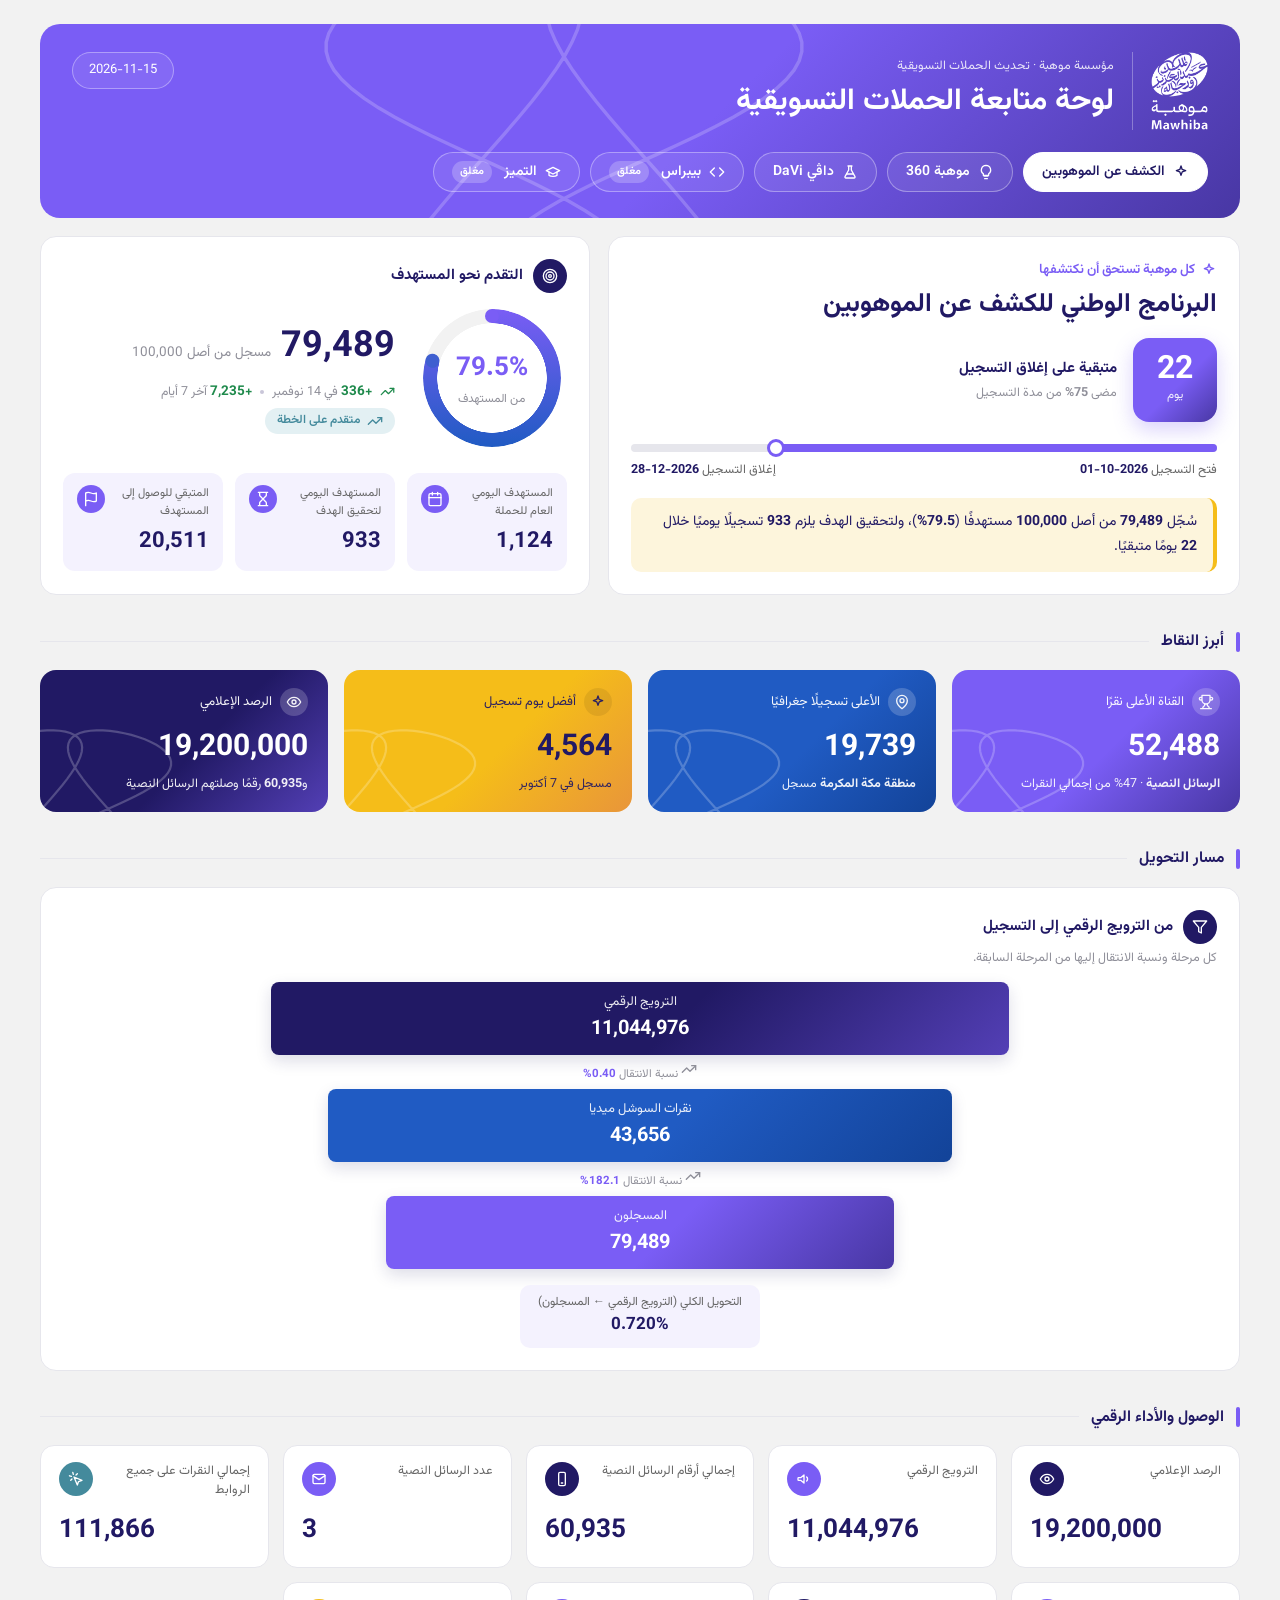
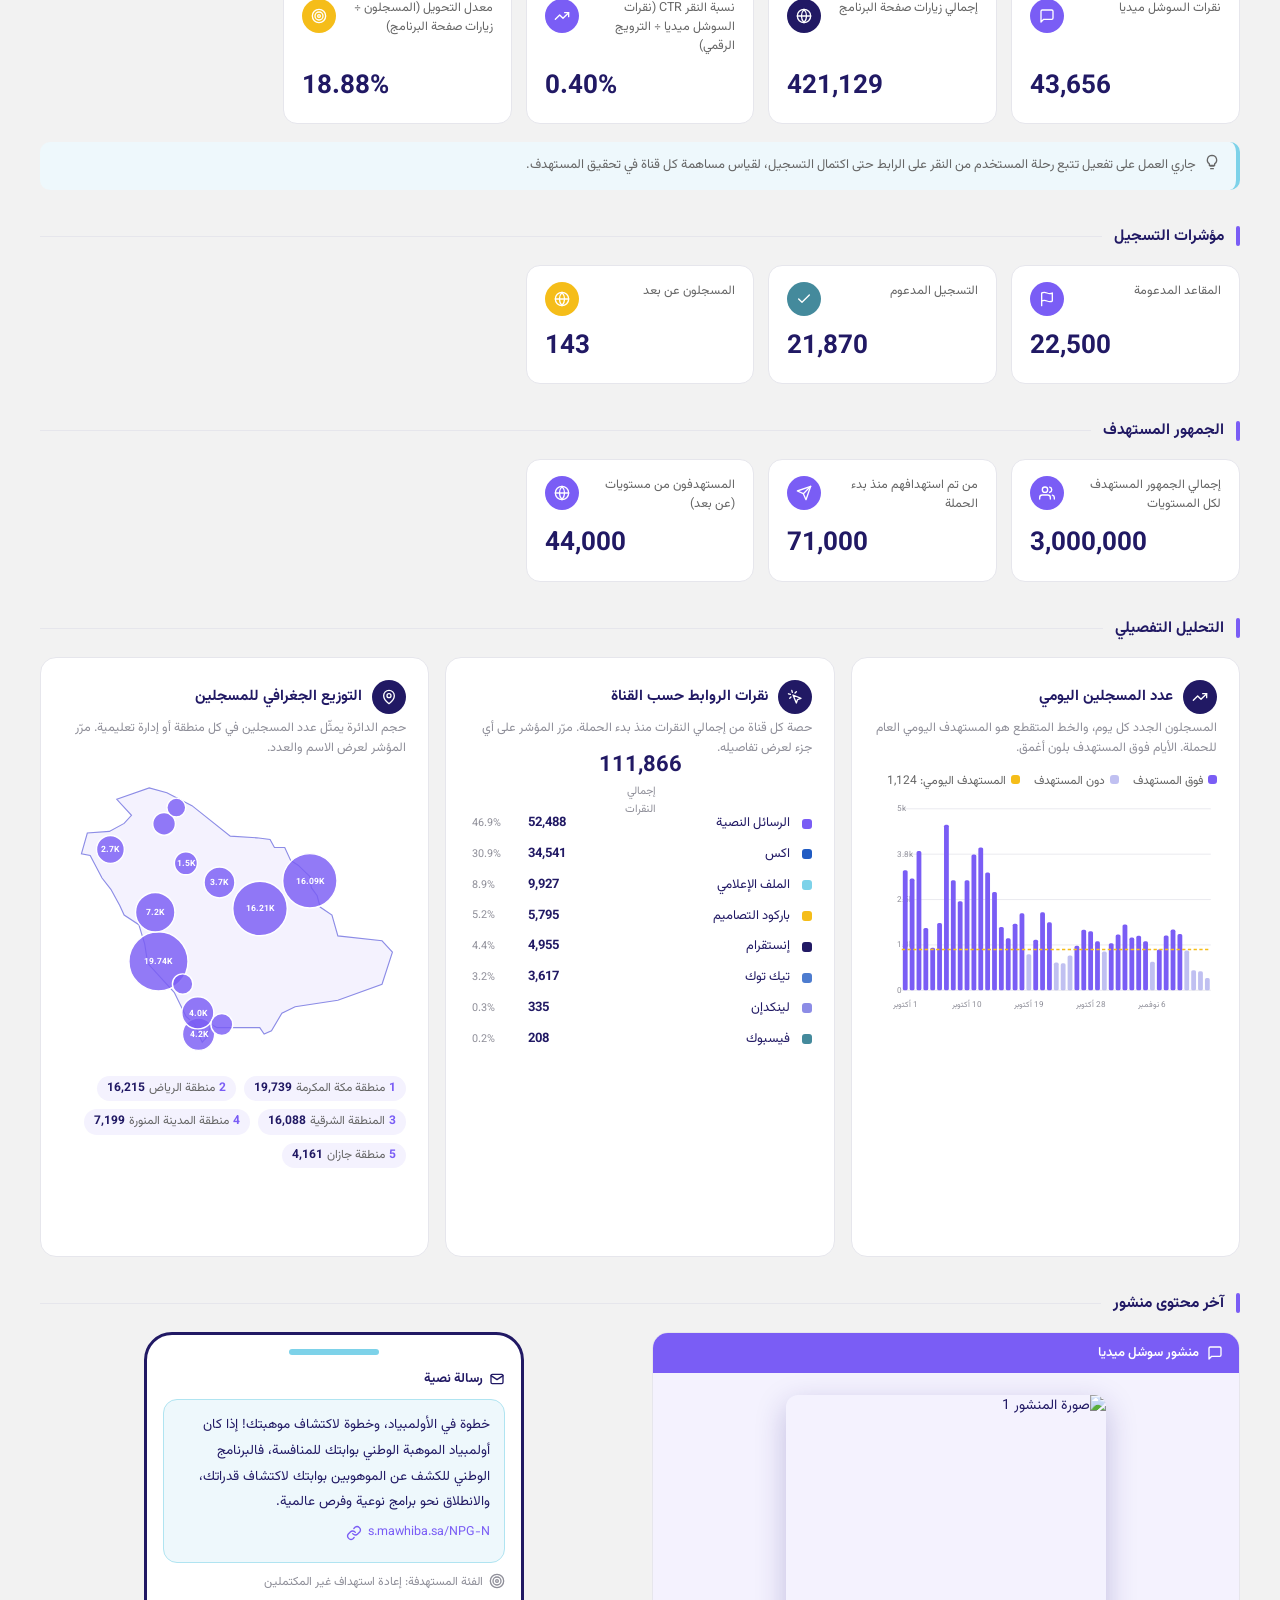
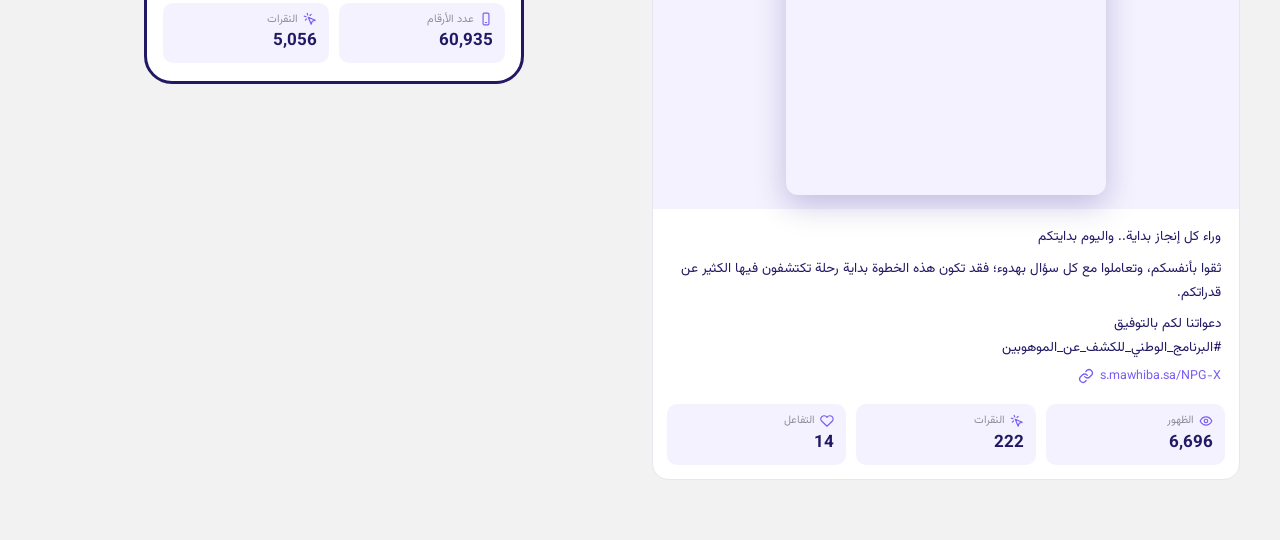
==== commit 69bdf50d: "Move Bebras tab after DaVi (closed)" ====
--- a/index.html
+++ b/index.html
@@ -256,7 +256,7 @@
       </div>
       <div class="stamp" id="stamp"><svg class="i" viewBox="0 0 24 24" aria-hidden="true"><rect x="3" y="4" width="18" height="18" rx="2"/><path d="M16 2v4M8 2v4M3 10h18"/></svg>آخر تحديث للبيانات: <b class="num" data-draw="stamp" data-source="indicators" data-field="report_date" data-where="program=التميز" data-fetchpriority="high">—</b></div>
     </div>
-    <div class="tabs" role="tablist" id="tabs"><button class="tab" role="tab" data-id="npg" aria-selected="false"><svg class="i" viewBox="0 0 24 24" aria-hidden="true"><path d="M12 3l1.8 5.2L19 10l-5.2 1.8L12 17l-1.8-5.2L5 10l5.2-1.8z"/></svg>الكشف عن الموهوبين</button><button class="tab" role="tab" data-id="bebras" aria-selected="false"><svg class="i" viewBox="0 0 24 24" aria-hidden="true"><path d="m16 18 6-6-6-6"/><path d="m8 6-6 6 6 6"/></svg>بيبراس</button><button class="tab" role="tab" data-id="m360" aria-selected="false"><svg class="i" viewBox="0 0 24 24" aria-hidden="true"><path d="M9 18h6"/><path d="M10 22h4"/><path d="M12 2a7 7 0 0 0-4 12.7V17h8v-2.3A7 7 0 0 0 12 2z"/></svg>موهبة 360</button><button class="tab" role="tab" data-id="davi" aria-selected="false"><svg class="i" viewBox="0 0 24 24" aria-hidden="true"><path d="M9 3h6M10 3v6L4.5 19a1.5 1.5 0 0 0 1.3 2h12.4a1.5 1.5 0 0 0 1.3-2L14 9V3"/><path d="M7 15h10"/></svg>داڤي DaVi</button><button class="tab" role="tab" data-id="tamayuz" aria-selected="false"><svg class="i" viewBox="0 0 24 24" aria-hidden="true"><path d="M22 10 12 5 2 10l10 5 10-5z"/><path d="M6 12v5c3 2 9 2 12 0v-5"/></svg>التميز</button></div>
+    <div class="tabs" role="tablist" id="tabs"><button class="tab" role="tab" data-id="npg" aria-selected="false"><svg class="i" viewBox="0 0 24 24" aria-hidden="true"><path d="M12 3l1.8 5.2L19 10l-5.2 1.8L12 17l-1.8-5.2L5 10l5.2-1.8z"/></svg>الكشف عن الموهوبين</button><button class="tab" role="tab" data-id="m360" aria-selected="false"><svg class="i" viewBox="0 0 24 24" aria-hidden="true"><path d="M9 18h6"/><path d="M10 22h4"/><path d="M12 2a7 7 0 0 0-4 12.7V17h8v-2.3A7 7 0 0 0 12 2z"/></svg>موهبة 360</button><button class="tab" role="tab" data-id="davi" aria-selected="false"><svg class="i" viewBox="0 0 24 24" aria-hidden="true"><path d="M9 3h6M10 3v6L4.5 19a1.5 1.5 0 0 0 1.3 2h12.4a1.5 1.5 0 0 0 1.3-2L14 9V3"/><path d="M7 15h10"/></svg>داڤي DaVi</button><button class="tab" role="tab" data-id="bebras" aria-selected="false"><svg class="i" viewBox="0 0 24 24" aria-hidden="true"><path d="m16 18 6-6-6-6"/><path d="m8 6-6 6 6 6"/></svg>بيبراس</button><button class="tab" role="tab" data-id="tamayuz" aria-selected="false"><svg class="i" viewBox="0 0 24 24" aria-hidden="true"><path d="M22 10 12 5 2 10l10 5 10-5z"/><path d="M6 12v5c3 2 9 2 12 0v-5"/></svg>التميز</button></div>
   </header>
   <main id="view" data-draw="view" data-source="indicators funnel daily clicks geo audience goals content">—</main>
   
@@ -483,6 +483,7 @@
    +'<div><div class="big"><b class="num">'+fmt(reg)+'</b><span>مسجل من أصل '+fmt(p.target)+'</span></div>'
    +(reg!=null&&!t.closed&&p.delta?'<div class="dlt">'+ic('trend')+'<span><b class="num">+'+fmt(p.delta.day)+'</b> في '+dayLabel(p.delta.date)+'</span>'+(p.delta.week!=null?'<i></i><span><b class="num">+'+fmt(p.delta.week)+'</b> آخر 7 أيام</span>':'')+'</div>':'')
    +(reg==null?'':'<span class="badge'+(ahead?'':' behind')+'">'+ic('trend')+badgeTxt+'</span>');
+  (p.tiers||[]).forEach(function(s){var sh=reg?pct(s[1]||0,reg):0;h+='<div class="minibar"><div class="r"><span>'+s[0]+' <small>'+(s[2]?'':(reg?sh.toFixed(1)+'% من المسجلين':''))+'</small></span><b class="num">'+fmt(s[1])+'</b></div><div class="t"><i style="width:'+Math.min(100,sh)+'%"></i></div></div>'});
   (p.split||[]).forEach(function(s){var w=Math.min(100,pct(s[1],s[2]));h+='<div class="minibar"><div class="r"><span>'+s[0]+' <small>متبقٍ '+fmt(Math.max(0,s[2]-s[1]))+'</small></span><b class="num">'+fmt(s[1])+' / '+fmt(s[2])+'</b></div><div class="t"><i style="width:'+w+'%"></i></div></div>'});
   h+='</div></div><div class="tiles">'
    +'<div class="tile"><div><div class="l">المستهدف اليومي العام للحملة</div><b class="num">'+fmt(daily)+'</b></div><span class="ic">'+ic('cal')+'</span></div>'
@@ -693,18 +694,19 @@
 var POST_IMG={tamayuz:['/_blob/99f9128be0911cdd491865d200abe135','/_blob/03a8f8bdd240ad237392949b11413668','/_blob/9b4f50d749d06cecfb8ec6c6f5122d07','/_blob/c3604cf880bff1ae380f0c3827365d0c'],npg:['/_blob/0f97f6b3dc3b9018b9f85febd0ddb48d'],bebras:[{v:'/_blob/4a9418a2d9a0d4e84f159fe543076dbf',poster:'/_blob/189a56c1cb3fd5833329d44e516cf374'}]};
 var KEYS={tamayuz:'التميز',npg:'الكشف عن الموهوبين',bebras:'بيبراس',m360:'موهبة 360',davi:'داڤي DaVi'};
 var ICON_OF={tamayuz:'cap',npg:'sparkle',bebras:'code',m360:'bulb',davi:'file'};
-var REG_DEFS=[['حفظوا النموذج ولم يرسلوه','saved_not_submitted','file','c-gold'],['مؤكد الدفع','paid_confirmed','card','c-teal'],['المقاعد المدعومة','supported_seats','flag','c-purple'],['التسجيل المدعوم','supported_registration','check','c-teal'],['المسجلون عن بعد','remote_registered','globe','c-gold'],['المدارس المشاركة','participating_schools','school','c-purple'],['الإدارات التعليمية','education_departments','map','c-teal'],['البرامج تحت المظلة','programs_count','flag','c-purple']];
+var REG_DEFS=[['المسجلون (المجاني)','registered_free','users','c-teal'],['المسجلون (المدفوع)','registered_paid','card','c-gold'],['حفظوا النموذج ولم يرسلوه','saved_not_submitted','file','c-gold'],['مؤكد الدفع','paid_confirmed','card','c-teal'],['المقاعد المدعومة','supported_seats','flag','c-purple'],['التسجيل المدعوم','supported_registration','check','c-teal'],['المسجلون عن بعد','remote_registered','globe','c-gold'],['المدارس المشاركة','participating_schools','school','c-purple'],['الإدارات التعليمية','education_departments','map','c-teal'],['البرامج تحت المظلة','programs_count','flag','c-purple']];
 function rowsFor(id,prog){var d=dash.data(id);return d.status==='ok'&&Array.isArray(d.data)?d.data.filter(function(r){return r.program===prog}):[]}
 function firstLink(s){return s==null?'':String(s).split(';')[0].trim()}
 function buildData(){
   var ind=dash.data('indicators'),irows=ind.status==='ok'?ind.data:[];
   var rep=null;irows.forEach(function(r){if(!rep&&r.report_date)rep=r.report_date});
-  var out={reportDate:rep||'',order:['npg','bebras','m360','davi','tamayuz'],programs:{}};
+  var out={reportDate:rep||'',order:['npg','m360','davi','bebras','tamayuz'],programs:{}};
   out.order.forEach(function(key){
     var P=KEYS[key],r=irows.filter(function(x){return x.program===P})[0]||{};
     var p={tab:P,icon:ICON_OF[key],name:r.program_name||P,tagline:r.tagline||'',open:r.open_date||'',close:r.close_date||'',
       target:r.target_total,registered:r.registered_total==null?null:r.registered_total};
     if(r.target_mawhiba!=null||r.target_external!=null)p.split=[['من طلبة موهبة',r.registered_mawhiba,r.target_mawhiba],['من خارج موهبة',r.registered_external,r.target_external]];
+    if(r.registered_free!=null||r.registered_paid!=null)p.tiers=[['المجاني',r.registered_free]].concat(r.payment_issues!=null?[['مشاكل تقنية في الدفع',r.payment_issues,1]]:[]).concat([['المدفوع',r.registered_paid]]);
     p.kpi={impressions:r.impressions,digital:r.digital_promo,smsNumbers:r.sms_numbers,smsCount:r.sms_count,clicks:r.link_clicks,social:r.social_clicks,pageVisits:r.page_visits,organic:r.organic_reach==null?null:r.organic_reach};
     ['impressions','digital','smsNumbers','smsCount','clicks','social','pageVisits'].forEach(function(k){if(p.kpi[k]===undefined)p.kpi[k]=null});
     p.regStats=REG_DEFS.filter(function(d){return r[d[1]]!=null}).map(function(d){return [d[0],r[d[1]],d[2],d[3]]});
